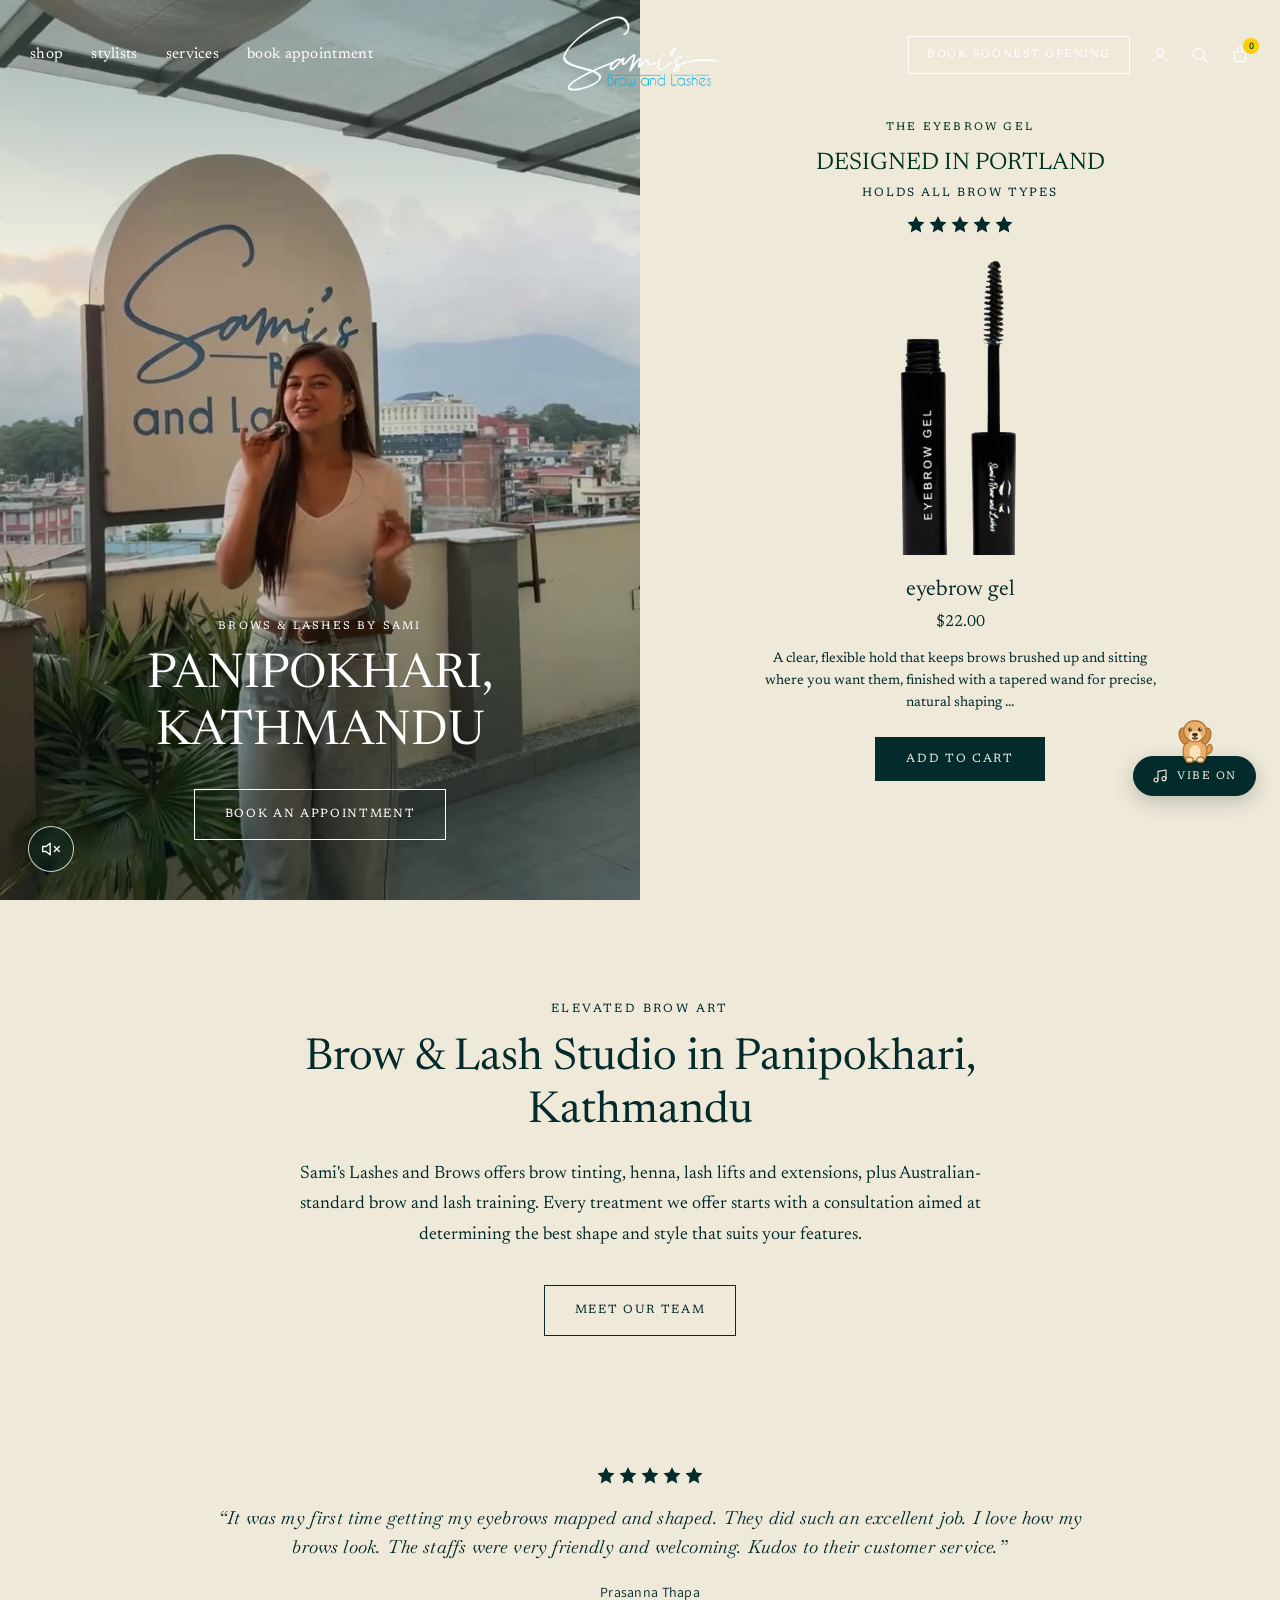
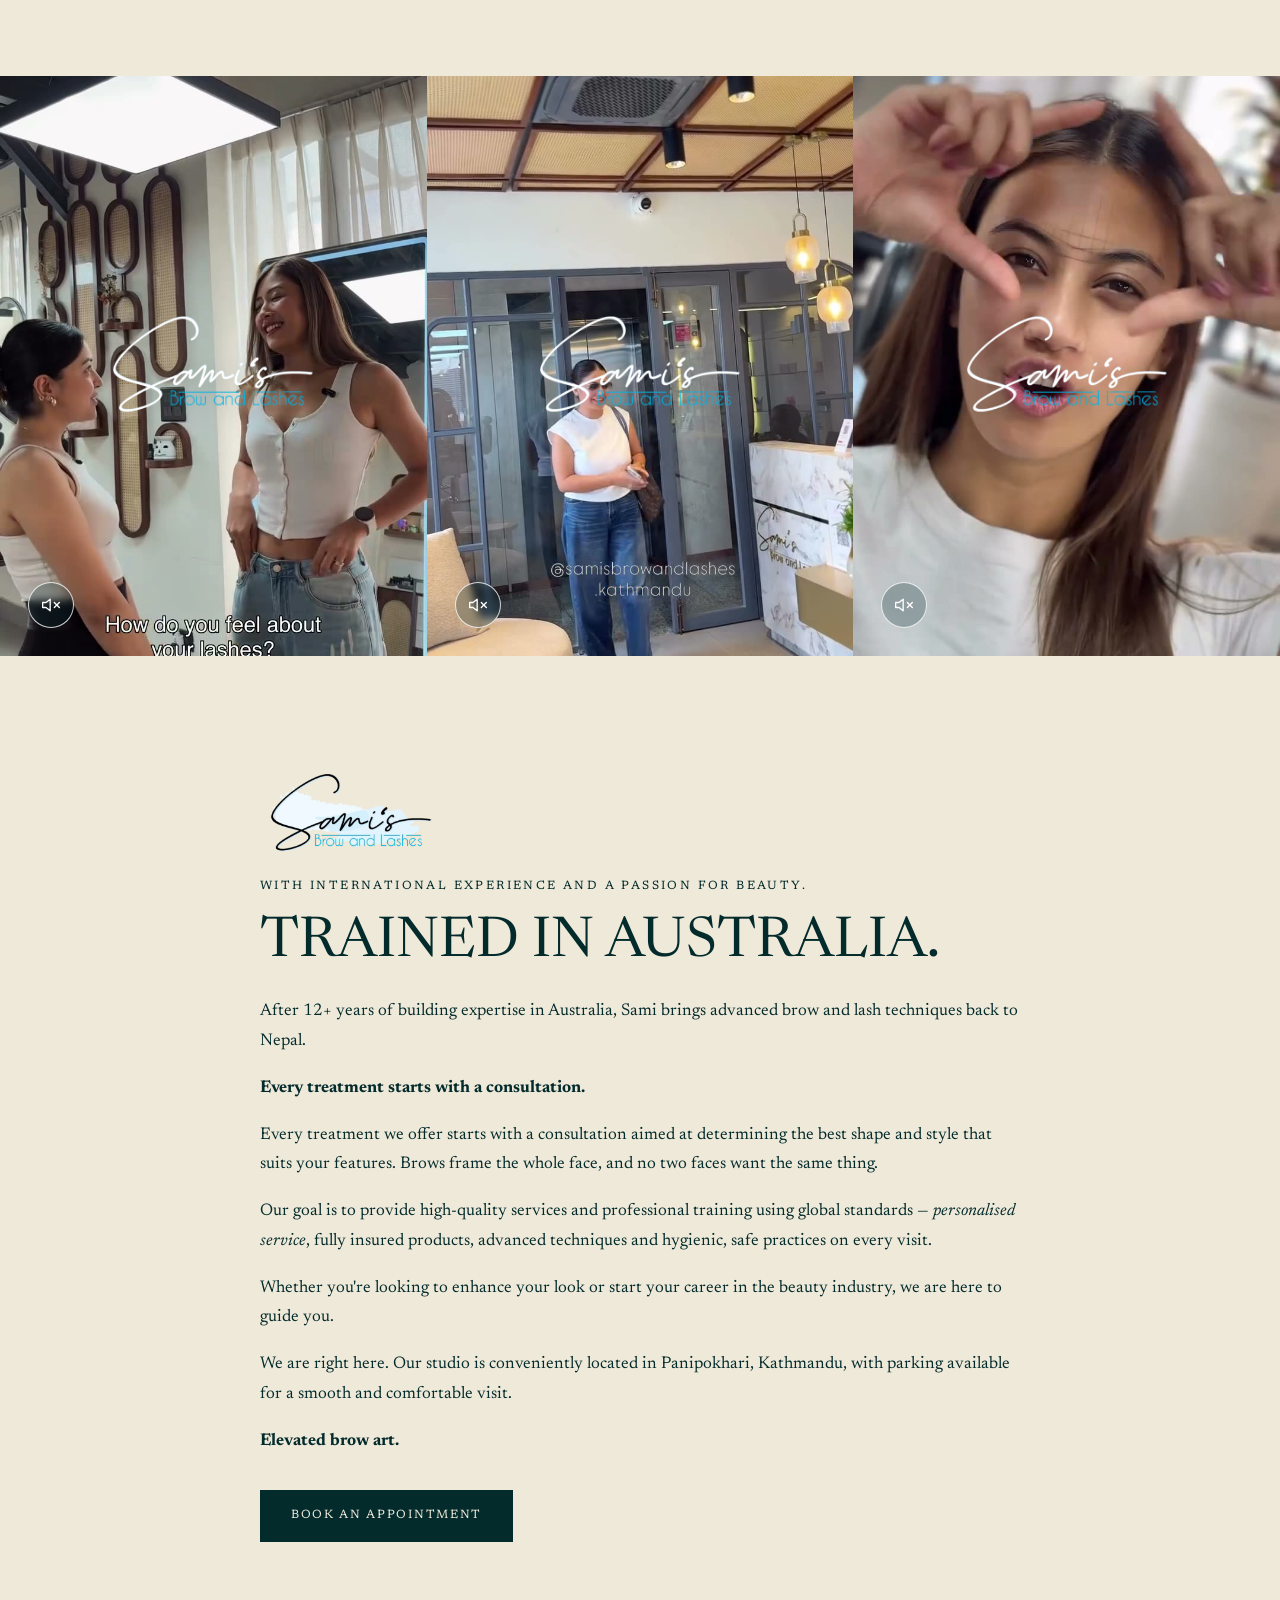
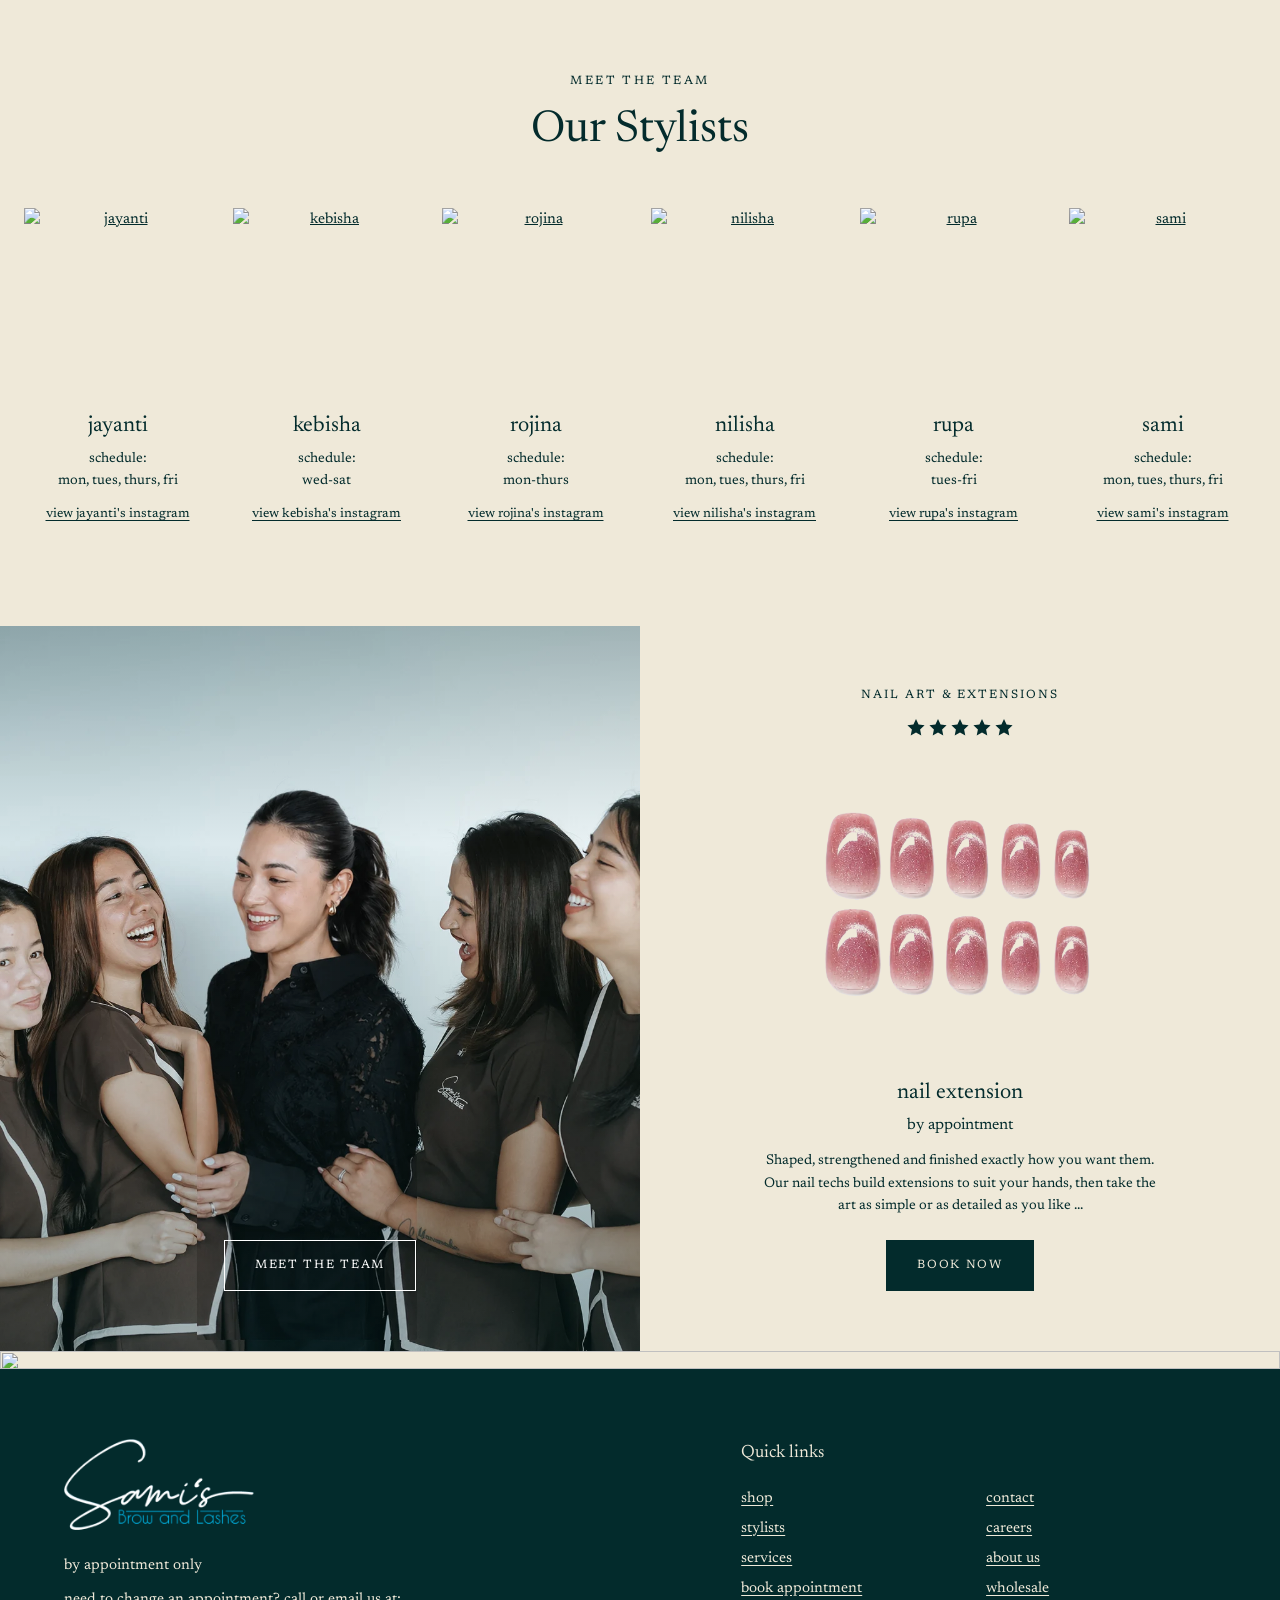
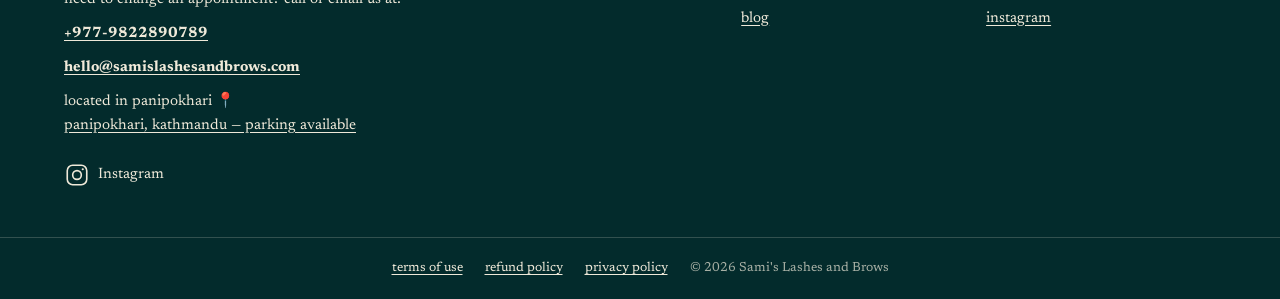
==== index.html @ 57ddc819 "Sami's Brow and Lashes demo site Point all booking and services CTAs to https://dev-app.zennly.io/sb" ====
<!DOCTYPE html>
<html lang="en">
<head>
<meta charset="utf-8">
<meta name="viewport" content="width=device-width, initial-scale=1">
<title>Sami's Lashes and Brows | Brow &amp; Lash Studio in Kathmandu</title>
<meta name="description" content="Sami's Lashes and Brows offers brow tinting, henna, lash lifts and extensions plus Australian-standard brow and lash training in Panipokhari, Kathmandu.">
<meta property="og:title" content="Sami's Lashes and Brows | Brow &amp; Lash Studio">
<meta property="og:description" content="Australian-trained brow and lash artistry, plus beginner-friendly certified courses in Kathmandu.">
<meta property="og:type" content="website">
<link rel="icon" href="assets/samis-favicon.svg">
<link rel="preconnect" href="https://fonts.googleapis.com">
<link rel="preconnect" href="https://fonts.gstatic.com" crossorigin>
<link href="https://fonts.googleapis.com/css2?family=Assistant:wght@300;400;600&family=Baskervville:ital@0;1&family=Newsreader:ital,wght@0,400;0,500;1,400&display=swap" rel="stylesheet">
<link rel="stylesheet" href="style.css">
</head>
<body>

<!-- ============ HEADER ============ -->
<header class="site-header" id="siteHeader">
  <div class="site-header__inner">
    <button class="menu-btn" id="menuBtn" aria-label="Menu" aria-controls="drawer" aria-expanded="false">
      <span class="menu-btn__bars"><i></i><i></i><i></i></span>
      <span class="menu-btn__text">Menu</span>
    </button>

    <a href="#" class="logo" aria-label="Sami's Lashes and Brows">
      <img class="logo__main" src="assets/samis-lashes-brows-logo-white.webp" alt="Sami's Lashes and Brows">
      <img class="logo__alt" src="assets/samis-lashes-brows-logo-nav.webp" alt="" aria-hidden="true">
    </a>

    <nav class="nav" aria-label="Primary">
      <a href="#shop">shop</a>
      <div class="nav__drop">
        <a href="#stylists" class="nav__has-children">stylists</a>
        <div class="nav__menu">
          <a href="#stylists">view all</a>
          <a href="https://dev-app.zennly.io/sbal/" target="_blank" rel="noopener">book with jayanti</a>
          <a href="https://dev-app.zennly.io/sbal/" target="_blank" rel="noopener">book with kebisha</a>
          <a href="https://dev-app.zennly.io/sbal/" target="_blank" rel="noopener">book with rojina</a>
          <a href="https://dev-app.zennly.io/sbal/" target="_blank" rel="noopener">book with nilisha</a>
          <a href="https://dev-app.zennly.io/sbal/" target="_blank" rel="noopener">book with rupa</a>
          <a href="https://dev-app.zennly.io/sbal/" target="_blank" rel="noopener">book with sami</a>
        </div>
      </div>
      <a href="https://dev-app.zennly.io/sbal/" target="_blank" rel="noopener">services</a>
      <a href="https://dev-app.zennly.io/sbal/" target="_blank" rel="noopener">book appointment</a>
    </nav>

    <div class="tools">
      <a href="https://dev-app.zennly.io/sbal/" target="_blank" rel="noopener" class="soonest">BOOK SOONEST OPENING</a>
      <a href="#" class="icon-link" aria-label="Account">
        <svg viewBox="0 0 24 24" width="20" height="20" fill="none" stroke="currentColor" stroke-width="1.4"><circle cx="12" cy="8" r="4"/><path d="M4 21c0-4.4 3.6-7 8-7s8 2.6 8 7"/></svg>
      </a>
      <a href="#" class="icon-link" aria-label="Search">
        <svg viewBox="0 0 24 24" width="20" height="20" fill="none" stroke="currentColor" stroke-width="1.4"><circle cx="10.5" cy="10.5" r="6.5"/><path d="M15.5 15.5L21 21"/></svg>
      </a>
      <a href="#" class="icon-link cart-link" aria-label="Basket">
        <svg viewBox="0 0 24 24" width="20" height="20" fill="none" stroke="currentColor" stroke-width="1.4"><path d="M5 8h14l-1 12H6L5 8z"/><path d="M9 8V6a3 3 0 016 0v2"/></svg>
        <span class="cart-count" id="cartCount">0</span>
      </a>
    </div>
  </div>
</header>

<!-- ============ MOBILE DRAWER ============ -->
<div class="drawer-overlay" id="drawerOverlay"></div>
<aside class="drawer" id="drawer" aria-hidden="true">
  <button class="drawer__close" id="drawerClose" aria-label="Close navigation">&times;</button>
  <a href="#shop">shop</a>
  <a href="#stylists">stylists</a>
  <div class="drawer__sub">
    <a href="#stylists">view all</a>
    <a href="https://dev-app.zennly.io/sbal/" target="_blank" rel="noopener">book with jayanti</a>
    <a href="https://dev-app.zennly.io/sbal/" target="_blank" rel="noopener">book with kebisha</a>
    <a href="https://dev-app.zennly.io/sbal/" target="_blank" rel="noopener">book with rojina</a>
    <a href="https://dev-app.zennly.io/sbal/" target="_blank" rel="noopener">book with nilisha</a>
    <a href="https://dev-app.zennly.io/sbal/" target="_blank" rel="noopener">book with rupa</a>
    <a href="https://dev-app.zennly.io/sbal/" target="_blank" rel="noopener">book with sami</a>
  </div>
  <a href="https://dev-app.zennly.io/sbal/" target="_blank" rel="noopener">services</a>
  <a href="https://dev-app.zennly.io/sbal/" target="_blank" rel="noopener">book appointment</a>
  <a href="https://dev-app.zennly.io/sbal/" target="_blank" rel="noopener" class="btn btn--solid">BOOK SOONEST OPENING</a>
  <div class="drawer__resched">
    <strong>Need To Reschedule?</strong>
    <p>give the studio a call and we'll find you another time. we're in panipokhari, kathmandu, with parking available.</p>
    <a href="tel:+9779822890789">+977-9822890789</a>
    <a href="mailto:hello@samislashesandbrows.com">hello@samislashesandbrows.com</a>
  </div>
</aside>

<main>

<!-- ============ EDITORIAL 1: HERO + SKYLINE ============ -->
<section class="editorial" id="shop">
  <div class="editorial__img">
    <video class="js-video" id="heroVideo" autoplay muted loop playsinline preload="metadata" poster="assets/samis-hero-poster.jpg" aria-label="Sami outside the studio in Kathmandu">
      <source src="assets/samis-hero-video.mp4" type="video/mp4">
    </video>
    <button class="sound-btn js-sound" id="soundBtn" type="button" aria-pressed="false" aria-label="Unmute video">
      <svg class="sound-btn__muted" viewBox="0 0 24 24" width="20" height="20" fill="none" stroke="currentColor" stroke-width="1.6" stroke-linecap="round" stroke-linejoin="round"><path d="M11 5L6 9H2v6h4l5 4V5z"/><path d="M22 9l-6 6"/><path d="M16 9l6 6"/></svg>
      <svg class="sound-btn__on" viewBox="0 0 24 24" width="20" height="20" fill="none" stroke="currentColor" stroke-width="1.6" stroke-linecap="round" stroke-linejoin="round"><path d="M11 5L6 9H2v6h4l5 4V5z"/><path d="M15.5 8.5a5 5 0 010 7"/><path d="M18.5 5.5a9 9 0 010 13"/></svg>
    </button>
    <div class="editorial__img-content">
      <div class="overline overline--light">BROWS &amp; LASHES BY SAMI</div>
      <h2 class="editorial__headline editorial__headline--light">PANIPOKHARI, KATHMANDU</h2>
      <a href="https://dev-app.zennly.io/sbal/" target="_blank" rel="noopener" class="btn btn--light">BOOK AN APPOINTMENT</a>
    </div>
  </div>
  <div class="editorial__product">
    <div class="product">
      <div class="overline">THE EYEBROW GEL</div>
      <h3 class="product__headline">DESIGNED IN PORTLAND</h3>
      <p class="product__sub">HOLDS ALL BROW TYPES</p>
      <div class="stars" aria-label="5 stars"></div>
      <img class="product__img" src="assets/samis-eyebrow-gel.png" alt="Sami's Brow and Lashes eyebrow gel with shaping wand">
      <h4 class="product__title">eyebrow gel</h4>
      <div class="product__price">$22.00</div>
      <p class="product__desc">A clear, flexible hold that keeps brows brushed up and sitting where you want them, finished with a tapered wand for precise, natural shaping ...</p>
      <button class="btn btn--solid add-to-cart" type="button">Add to cart</button>
    </div>
  </div>
</section>

<!-- ============ INTRO TEXT ============ -->
<section class="intro">
  <div class="intro__inner">
    <div class="subheader">ELEVATED BROW ART</div>
    <h1 class="feature-header">Brow &amp; Lash Studio in Panipokhari, Kathmandu</h1>
    <p>Sami's Lashes and Brows offers brow tinting, henna, lash lifts and extensions, plus Australian-standard brow and lash training. Every treatment we offer starts with a consultation aimed at determining the best shape and style that suits your features.</p>
    <a href="#stylists" class="btn btn--outline">MEET OUR TEAM</a>
  </div>
</section>

<!-- ============ TESTIMONIALS ============ -->
<section class="testimonials" aria-label="Reviews">
  <div class="carousel">
    <div class="track" id="track"></div>
  </div>
</section>

<!-- ============ GALLERY ============ -->
<section class="gallery" id="services">
  <div class="gallery__row">
    <div class="gallery__item">
      <video class="js-video" autoplay muted loop playsinline preload="metadata" poster="assets/samis-gallery-1.jpg" aria-label="Inside Sami's studio">
        <source src="assets/samis-gallery-1.mp4" type="video/mp4">
      </video>
      <button class="sound-btn js-sound" type="button" aria-pressed="false" aria-label="Unmute video">
        <svg class="sound-btn__muted" viewBox="0 0 24 24" width="20" height="20" fill="none" stroke="currentColor" stroke-width="1.6" stroke-linecap="round" stroke-linejoin="round"><path d="M11 5L6 9H2v6h4l5 4V5z"/><path d="M22 9l-6 6"/><path d="M16 9l6 6"/></svg>
        <svg class="sound-btn__on" viewBox="0 0 24 24" width="20" height="20" fill="none" stroke="currentColor" stroke-width="1.6" stroke-linecap="round" stroke-linejoin="round"><path d="M11 5L6 9H2v6h4l5 4V5z"/><path d="M15.5 8.5a5 5 0 010 7"/><path d="M18.5 5.5a9 9 0 010 13"/></svg>
      </button>
      <img class="gallery__logo" src="assets/samis-lashes-brows-logo-nav.webp" alt="" aria-hidden="true">
    </div>
    <div class="gallery__item">
      <video class="js-video" autoplay muted loop playsinline preload="metadata" poster="assets/samis-gallery-2.jpg" aria-label="Brow and lash work at Sami's">
        <source src="assets/samis-gallery-2.mp4" type="video/mp4">
      </video>
      <button class="sound-btn js-sound" type="button" aria-pressed="false" aria-label="Unmute video">
        <svg class="sound-btn__muted" viewBox="0 0 24 24" width="20" height="20" fill="none" stroke="currentColor" stroke-width="1.6" stroke-linecap="round" stroke-linejoin="round"><path d="M11 5L6 9H2v6h4l5 4V5z"/><path d="M22 9l-6 6"/><path d="M16 9l6 6"/></svg>
        <svg class="sound-btn__on" viewBox="0 0 24 24" width="20" height="20" fill="none" stroke="currentColor" stroke-width="1.6" stroke-linecap="round" stroke-linejoin="round"><path d="M11 5L6 9H2v6h4l5 4V5z"/><path d="M15.5 8.5a5 5 0 010 7"/><path d="M18.5 5.5a9 9 0 010 13"/></svg>
      </button>
      <img class="gallery__logo" src="assets/samis-lashes-brows-logo-nav.webp" alt="" aria-hidden="true">
    </div>
    <div class="gallery__item">
      <video class="js-video" autoplay muted loop playsinline preload="metadata" poster="assets/samis-gallery-3.jpg" aria-label="Sami's Brow and Lashes in Kathmandu">
        <source src="assets/samis-gallery-3.mp4" type="video/mp4">
      </video>
      <button class="sound-btn js-sound" type="button" aria-pressed="false" aria-label="Unmute video">
        <svg class="sound-btn__muted" viewBox="0 0 24 24" width="20" height="20" fill="none" stroke="currentColor" stroke-width="1.6" stroke-linecap="round" stroke-linejoin="round"><path d="M11 5L6 9H2v6h4l5 4V5z"/><path d="M22 9l-6 6"/><path d="M16 9l6 6"/></svg>
        <svg class="sound-btn__on" viewBox="0 0 24 24" width="20" height="20" fill="none" stroke="currentColor" stroke-width="1.6" stroke-linecap="round" stroke-linejoin="round"><path d="M11 5L6 9H2v6h4l5 4V5z"/><path d="M15.5 8.5a5 5 0 010 7"/><path d="M18.5 5.5a9 9 0 010 13"/></svg>
      </button>
      <img class="gallery__logo" src="assets/samis-lashes-brows-logo-nav.webp" alt="" aria-hidden="true">
    </div>
  </div>
</section>

<!-- ============ NOT QUITE RIGHT ============ -->
<section class="feedback" id="book">
  <div class="feedback__inner">
    <img class="feedback__icon" src="assets/samis-lashes-brows-logo-white.webp" alt="">
    <div class="subheader">With international experience and a passion for beauty.</div>
    <h2 class="feature-header feature-header--large">TRAINED IN AUSTRALIA.</h2>
    <div class="rte">
      <p>After 12+ years of building expertise in Australia, Sami brings advanced brow and lash techniques back to Nepal.</p>
      <p><strong>Every treatment starts with a consultation.</strong></p>
      <p>Every treatment we offer starts with a consultation aimed at determining the best shape and style that suits your features. Brows frame the whole face, and no two faces want the same thing.</p>
      <p>Our goal is to provide high-quality services and professional training using global standards — <em>personalised service</em>, fully insured products, advanced techniques and hygienic, safe practices on every visit.</p>
      <p>Whether you're looking to enhance your look or start your career in the beauty industry, we are here to guide you.</p>
      <p>We are right here. Our studio is conveniently located in Panipokhari, Kathmandu, with parking available for a smooth and comfortable visit.</p>
      <p><strong>Elevated brow art.</strong></p>
    </div>
    <a href="https://dev-app.zennly.io/sbal/" target="_blank" rel="noopener" class="btn btn--solid">BOOK AN APPOINTMENT</a>
  </div>
</section>

<!-- ============ STYLISTS ============ -->
<section class="stylists" id="stylists">
  <div class="stylists__head">
    <div class="subheader">MEET THE TEAM</div>
    <h2 class="feature-header feature-header--plain">Our Stylists</h2>
  </div>
  <div class="stylists__grid">
    <article class="stylist">
      <a href="#book" aria-label="jayanti"><img src="https://yello.salon/cdn/shop/files/kaylee_7b81c816-81a2-48a4-8c0e-1765aba63f1c_1024x1024.gif" alt="jayanti"></a>
      <h3>jayanti</h3>
      <p>schedule:<br>mon, tues, thurs, fri</p>
      <a href="https://www.instagram.com/samisbrowandlashes.kathmandu/" target="_blank" rel="noopener">view jayanti's instagram</a>
    </article>
    <article class="stylist">
      <a href="#book" aria-label="kebisha"><img src="https://yello.salon/cdn/shop/files/devon_86845612-800c-4fed-a059-08a786e39bd6_1024x1024.gif" alt="kebisha"></a>
      <h3>kebisha</h3>
      <p>schedule:<br>wed-sat</p>
      <a href="https://www.instagram.com/samisbrowandlashes.kathmandu/" target="_blank" rel="noopener">view kebisha's instagram</a>
    </article>
    <article class="stylist">
      <a href="#book" aria-label="rojina"><img src="https://yello.salon/cdn/shop/files/natalie_70365ebc-5584-4c6e-b8f2-4013141ed1f9_1024x1024.gif" alt="rojina"></a>
      <h3>rojina</h3>
      <p>schedule:<br>mon-thurs</p>
      <a href="https://www.instagram.com/samisbrowandlashes.kathmandu/" target="_blank" rel="noopener">view rojina's instagram</a>
    </article>
    <article class="stylist">
      <a href="#book" aria-label="nilisha"><img src="https://yello.salon/cdn/shop/files/vanessa_9da2cb59-c45c-40aa-93a1-08eabe72f2c5_1024x1024.gif" alt="nilisha"></a>
      <h3>nilisha</h3>
      <p>schedule:<br>mon, tues, thurs, fri</p>
      <a href="https://www.instagram.com/samisbrowandlashes.kathmandu/" target="_blank" rel="noopener">view nilisha's instagram</a>
    </article>
    <article class="stylist">
      <a href="#book" aria-label="rupa"><img src="https://yello.salon/cdn/shop/files/Christa_1024x1024.gif" alt="rupa"></a>
      <h3>rupa</h3>
      <p>schedule:<br>tues-fri</p>
      <a href="https://www.instagram.com/samisbrowandlashes.kathmandu/" target="_blank" rel="noopener">view rupa's instagram</a>
    </article>
    <article class="stylist">
      <a href="#book" aria-label="sami"><img src="https://yello.salon/cdn/shop/files/maya-new_1024x1024.gif" alt="sami"></a>
      <h3>sami</h3>
      <p>schedule:<br>mon, tues, thurs, fri</p>
      <a href="https://www.instagram.com/samisbrowandlashes.kathmandu/" target="_blank" rel="noopener">view sami's instagram</a>
    </article>
  </div>
</section>

<!-- ============ EDITORIAL 2: FOREST PARK HAT ============ -->
<section class="editorial editorial--dark">
  <div class="editorial__img">
    <img src="assets/samis-team-photo.png" alt="The Sami's Brow and Lashes team in the studio">
    <div class="editorial__img-content">
      <a href="#stylists" class="btn btn--light">MEET THE TEAM</a>
    </div>
  </div>
  <div class="editorial__product">
    <div class="product">
      <p class="product__sub">NAIL ART &amp; EXTENSIONS</p>
      <div class="stars" aria-label="5 stars"></div>
      <img class="product__img" src="assets/samis-nail-art.png" alt="A set of pink glitter gradient press-on nails">
      <h4 class="product__title">nail extension</h4>
      <div class="product__price">by appointment</div>
      <p class="product__desc">Shaped, strengthened and finished exactly how you want them. Our nail techs build extensions to suit your hands, then take the art as simple or as detailed as you like ...</p>
      <a href="https://dev-app.zennly.io/sbal/" target="_blank" rel="noopener" class="btn btn--solid">Book now</a>
    </div>
  </div>
</section>

<!-- ============ STRIPE ============ -->
<div class="stripe"><img src="https://yello.salon/cdn/shop/files/tall-border-detail-yello-salon-portland-umbrella-stripe.png?width=2000" alt=""></div>

</main>

<!-- ============ FOOTER ============ -->
<footer class="footer">
  <div class="footer__inner">
    <div class="footer__col footer__info">
      <img src="assets/samis-lashes-brows-logo-nav.webp" alt="Sami's Lashes and Brows" width="190">
      <p>by appointment only</p>
      <p>need to change an appointment? call or email us at:</p>
      <p><a href="tel:+9779822890789"><strong>+977-9822890789</strong></a></p>
      <p><a href="mailto:hello@samislashesandbrows.com"><strong>hello@samislashesandbrows.com</strong></a></p>
      <p>located in panipokhari 📍<br><a href="https://maps.google.com/?q=Sami's+Brow+and+Lashes+Panipokhari+Kathmandu" target="_blank" rel="noopener">panipokhari, kathmandu — parking available</a></p>
      <a class="footer__ig" href="https://www.instagram.com/samisbrowandlashes.kathmandu/" target="_blank" rel="noopener" aria-label="Instagram">
        <svg viewBox="0 0 24 24" width="26" height="26" fill="none" stroke="currentColor" stroke-width="1.5"><rect x="3" y="3" width="18" height="18" rx="5"/><circle cx="12" cy="12" r="4"/><circle cx="17.3" cy="6.7" r="1" fill="currentColor" stroke="none"/></svg>
        <span>Instagram</span>
      </a>
    </div>
    <div class="footer__col footer__links">
      <h5>Quick links</h5>
      <ul>
        <li><a href="#shop">shop</a></li>
        <li><a href="#stylists">stylists</a></li>
        <li><a href="https://dev-app.zennly.io/sbal/" target="_blank" rel="noopener">services</a></li>
        <li><a href="https://dev-app.zennly.io/sbal/" target="_blank" rel="noopener">book appointment</a></li>
        <li><a href="#">blog</a></li>
        <li><a href="#">contact</a></li>
        <li><a href="#">careers</a></li>
        <li><a href="#">about us</a></li>
        <li><a href="#">wholesale</a></li>
        <li><a href="https://www.instagram.com/samisbrowandlashes.kathmandu/" target="_blank" rel="noopener">instagram</a></li>
      </ul>
    </div>
  </div>
  <div class="footer__legal">
    <a href="#">terms of use</a><a href="#">refund policy</a><a href="#">privacy policy</a>
    <span>&copy; 2026 Sami's Lashes and Brows</span>
  </div>
</footer>

<audio id="bgMusic" loop preload="auto">
  <source src="assets/vibe.mp3" type="audio/mpeg">
</audio>
<button class="vibe-btn" id="vibeBtn" type="button" aria-pressed="true" aria-label="Turn the vibe off">
  <svg class="pet" viewBox="0 0 64 60" width="56" height="53" aria-hidden="true">
    <g class="pet__zzz" fill="none" stroke="#6B4A2A" stroke-width="1.8" stroke-linecap="round" stroke-linejoin="round">
      <path d="M48 17h4.4l-4.4 5.2h4.4"/>
      <path d="M55.6 9.5h3.3l-3.3 3.9h3.3"/>
    </g>
    <g class="pet__all">
      <g class="pet__tail">
        <path d="M41.5 47.5c7.4.6 11.8-4.8 9.6-10.2-.8-2-3.4-2.2-4.4.1-1.3 3.2-3 5.9-5.6 7.3z" fill="#E0A157" stroke="#B77B38" stroke-width="1.6" stroke-linejoin="round"/>
      </g>
      <g class="pet__body">
        <path d="M32 27c-8.4 0-13.4 8.2-13.4 16.6 0 5.4 2.2 9.2 4.6 10.4h17.6c2.4-1.2 4.6-5 4.6-10.4C45.4 35.2 40.4 27 32 27z" fill="#E8B06A" stroke="#B77B38" stroke-width="1.6" stroke-linejoin="round"/>
        <ellipse cx="32" cy="45" rx="6.4" ry="8.6" fill="#F7E2BC"/>
        <ellipse cx="25.8" cy="53" rx="4.2" ry="2.9" fill="#F7E2BC" stroke="#B77B38" stroke-width="1.5"/>
        <ellipse cx="38.2" cy="53" rx="4.2" ry="2.9" fill="#F7E2BC" stroke="#B77B38" stroke-width="1.5"/>
      </g>
      <g class="pet__head">
        <g class="pet__ear pet__ear--l">
          <ellipse cx="19.4" cy="26" rx="5.2" ry="9.4" transform="rotate(-14 19.4 26)" fill="#CE8F45" stroke="#A96F31" stroke-width="1.5"/>
        </g>
        <g class="pet__ear pet__ear--r">
          <ellipse cx="44.6" cy="26" rx="5.2" ry="9.4" transform="rotate(14 44.6 26)" fill="#CE8F45" stroke="#A96F31" stroke-width="1.5"/>
        </g>
        <ellipse cx="32" cy="20.5" rx="13" ry="12" fill="#E8B06A" stroke="#B77B38" stroke-width="1.6"/>
        <ellipse cx="32" cy="26.5" rx="7.4" ry="5.8" fill="#F7E2BC"/>
        <g class="pet__eyes-open">
          <ellipse cx="26.4" cy="18.6" rx="2.1" ry="2.3" fill="#4A3220"/>
          <ellipse cx="37.6" cy="18.6" rx="2.1" ry="2.3" fill="#4A3220"/>
          <circle cx="27.2" cy="17.8" r=".8" fill="#fff"/>
          <circle cx="38.4" cy="17.8" r=".8" fill="#fff"/>
        </g>
        <g class="pet__eyes-shut" fill="none" stroke="#4A3220" stroke-width="1.7" stroke-linecap="round">
          <path d="M24.6 18.4c1.2 1.4 2.5 1.4 3.6 0"/>
          <path d="M35.8 18.4c1.2 1.4 2.5 1.4 3.6 0"/>
        </g>
        <path d="M32 22.2c2.1 0 3.4 1 3.4 2.1 0 1.3-1.7 2.6-3.4 2.6s-3.4-1.3-3.4-2.6c0-1.1 1.3-2.1 3.4-2.1z" fill="#4A3220"/>
        <path class="pet__tongue" d="M29.8 28.6h4.4c0 2.4-1 3.8-2.2 3.8s-2.2-1.4-2.2-3.8z" fill="#EE8398"/>
        <g fill="none" stroke="#4A3220" stroke-width="1.5" stroke-linecap="round">
          <path d="M32 26.9v1.5"/>
          <path d="M32 28.4c-1 1-2.2.8-2.8-.2"/>
          <path d="M32 28.4c1 1 2.2.8 2.8-.2"/>
        </g>
      </g>
    </g>
  </svg>
  <svg class="vibe-btn__on" viewBox="0 0 24 24" width="16" height="16" fill="none" stroke="currentColor" stroke-width="1.7" stroke-linecap="round" stroke-linejoin="round" aria-hidden="true"><path d="M9 18V5l12-2v13"/><circle cx="6" cy="18" r="3"/><circle cx="18" cy="16" r="3"/></svg>
  <svg class="vibe-btn__off" viewBox="0 0 24 24" width="16" height="16" fill="none" stroke="currentColor" stroke-width="1.7" stroke-linecap="round" stroke-linejoin="round" aria-hidden="true"><path d="M9 18V5l12-2v13"/><circle cx="6" cy="18" r="3"/><circle cx="18" cy="16" r="3"/><path d="M3 3l18 18"/></svg>
  <span class="vibe-btn__label">Vibe on</span>
</button>

<script src="script.js"></script>
<script src="https://zunkiree-search-v1.vercel.app/zunkiree-widget.iife.js"
        data-site-id="sbal"
        data-api-url="https://staging-api.zunkireelabs.com"
        data-mode="agent"></script>
</body>
</html>
---- style.css ----
:root{
  --cream:#efe9d9;
  --teal:#032b2c;
  --green:#00341e;
  --yellow:#fbcd0a;
  --serif:'Newsreader','New York','Iowan Old Style',Baskerville,Georgia,serif;
  --body:'Assistant',sans-serif;
  --italic:'Baskervville',serif;
}
*{box-sizing:border-box}
html{scroll-behavior:smooth}
body{margin:0;background:var(--cream);color:var(--teal);font-family:var(--serif);font-size:15px;line-height:1.6;-webkit-font-smoothing:antialiased}
img,video{max-width:100%;display:block}
a{color:inherit}
h1,h2,h3,h4,h5{font-weight:400;margin:0}
p{margin:0 0 1em}

/* ---------- buttons ---------- */
.btn{display:inline-block;font-family:var(--serif);font-size:12px;letter-spacing:.14em;text-transform:uppercase;text-decoration:none;padding:15px 30px;border:1px solid var(--teal);cursor:pointer;transition:background .25s,color .25s,border-color .25s;background:none;color:var(--teal)}
.btn--solid{background:var(--teal);color:var(--cream)}
.btn--solid:hover{background:transparent;color:var(--teal)}
.btn--outline:hover{background:var(--teal);color:var(--cream)}
.btn--light{border-color:#fff;color:#fff}
.btn--light:hover{background:#fff;color:var(--teal)}

/* ---------- header ---------- */
.site-header{position:fixed;top:0;left:0;right:0;z-index:50;color:#fff;transition:background .3s,color .3s,box-shadow .3s}
.site-header__inner{max-width:1600px;margin:0 auto;padding:16px 30px;display:grid;grid-template-columns:1fr auto 1fr;align-items:center;gap:20px}
.site-header.scrolled{background:var(--cream);color:var(--teal);box-shadow:0 1px 0 rgba(3,43,44,.1)}
.logo{grid-column:2;grid-row:1;justify-self:center;display:block;width:155px;position:relative}
.logo img{width:100%;height:auto}
.logo__alt{display:block}
.logo__main{display:none}
.site-header.scrolled .logo__alt{display:none}
.site-header.scrolled .logo__main{display:block}
.nav{grid-column:1;grid-row:1;display:flex;gap:28px;align-items:center}
.nav a,.soonest{font-family:var(--serif);font-size:15px;text-decoration:none;letter-spacing:.02em}
.nav a:hover{text-decoration:underline;text-underline-offset:5px}
.nav__drop{position:relative;padding:12px 0}
.nav__menu{position:absolute;top:100%;left:-16px;min-width:210px;background:var(--cream);color:var(--teal);padding:14px 0;display:none;box-shadow:0 12px 30px rgba(3,43,44,.15)}
.nav__menu a{display:block;padding:7px 22px}
.nav__drop:hover .nav__menu{display:block}
.tools{grid-column:3;grid-row:1;display:flex;gap:20px;align-items:center;justify-content:flex-end}
.soonest{border:1px solid currentColor;padding:9px 18px;font-size:11px;letter-spacing:.14em;transition:background .25s,color .25s}
.soonest:hover{background:#fff;color:var(--teal)}
.site-header.scrolled .soonest:hover{background:var(--teal);color:var(--cream)}
.icon-link{display:flex;position:relative}
.cart-count{position:absolute;top:-7px;right:-9px;background:var(--yellow);color:var(--teal);font-size:10px;line-height:1;border-radius:10px;min-width:16px;height:16px;display:flex;align-items:center;justify-content:center;font-family:var(--body);font-weight:600}
.menu-btn{display:none;background:none;border:0;color:inherit;align-items:center;gap:10px;cursor:pointer;font-family:var(--serif);font-size:15px;padding:0;grid-column:1;grid-row:1;justify-self:start}
.menu-btn__bars{display:flex;flex-direction:column;gap:5px}
.menu-btn__bars i{display:block;width:22px;height:1.5px;background:currentColor}

/* ---------- drawer ---------- */
.drawer-overlay{position:fixed;inset:0;background:rgba(3,43,44,.5);opacity:0;pointer-events:none;transition:opacity .3s;z-index:90}
.drawer{position:fixed;top:0;left:0;bottom:0;width:min(380px,88vw);background:var(--cream);z-index:100;padding:70px 32px 32px;transform:translateX(-100%);transition:transform .35s ease;overflow-y:auto;display:flex;flex-direction:column;gap:6px}
.drawer a:not(.btn){font-size:20px;text-decoration:none;padding:6px 0}
.drawer__sub{padding-left:16px;display:flex;flex-direction:column;border-left:1px solid rgba(3,43,44,.2);margin-bottom:6px}
.drawer__sub a{font-size:16px!important}
.drawer .btn{margin-top:14px;text-align:center}
.drawer__close{position:absolute;top:16px;right:22px;background:none;border:0;font-size:36px;line-height:1;color:var(--teal);cursor:pointer}
.drawer__resched{margin-top:28px;font-size:14px}
.drawer__resched p{margin:6px 0}
body.drawer-open .drawer{transform:none}
body.drawer-open .drawer-overlay{opacity:1;pointer-events:auto}
body.drawer-open{overflow:hidden}

/* ---------- editorial split ---------- */
.editorial{display:grid;grid-template-columns:1fr 1fr;min-height:600px;background:var(--cream)}
.editorial:first-of-type{min-height:100vh}
.editorial__img{position:relative;overflow:hidden;display:flex;align-items:flex-end;justify-content:center;min-height:600px}
.editorial__img>img,.editorial__img>video{position:absolute;inset:0;width:100%;height:100%;object-fit:cover}
.editorial__img::after{content:"";position:absolute;inset:0;background:linear-gradient(180deg,rgba(3,43,44,.28) 0%,rgba(3,43,44,0) 30%,rgba(3,43,44,.28) 100%)}
.editorial__img-content{position:relative;z-index:2;padding:60px;text-align:center;max-width:520px}
.sound-btn{position:absolute;left:28px;bottom:28px;z-index:3;width:46px;height:46px;border-radius:50%;border:1px solid rgba(255,255,255,.8);background:rgba(3,43,44,.25);-webkit-backdrop-filter:blur(4px);backdrop-filter:blur(4px);color:#fff;display:flex;align-items:center;justify-content:center;cursor:pointer;padding:0;transition:background .25s,color .25s,border-color .25s}
.sound-btn:hover{background:#fff;color:var(--teal);border-color:#fff}
.sound-btn:focus-visible{outline:2px solid #fff;outline-offset:3px}

/* floating "vibe" music toggle — sits above the chat widget, bottom right */
.vibe-btn{position:fixed;right:24px;bottom:104px;z-index:60;display:inline-flex;align-items:center;gap:9px;padding:11px 18px;border-radius:999px;border:1px solid var(--teal);background:var(--teal);color:var(--cream);font-family:var(--serif);font-size:11px;letter-spacing:.14em;text-transform:uppercase;cursor:pointer;box-shadow:0 6px 20px rgba(3,43,44,.22);transition:background .25s,color .25s,opacity .25s}
.vibe-btn:hover{background:var(--cream);color:var(--teal)}
.vibe-btn:focus-visible{outline:2px solid var(--teal);outline-offset:3px}
.vibe-btn__label{line-height:1}
.vibe-btn .vibe-btn__off{display:none}
.vibe-btn[aria-pressed="false"]{background:transparent;color:var(--teal);box-shadow:none}
.vibe-btn[aria-pressed="false"] .vibe-btn__on{display:none}
.vibe-btn[aria-pressed="false"] .vibe-btn__off{display:block}
.vibe-btn[aria-pressed="false"]:hover{background:var(--teal);color:var(--cream)}

/* the pup that sits on top of the pill */
.pet{position:absolute;left:50%;bottom:calc(100% - 9px);transform:translateX(-50%);overflow:visible;pointer-events:none}
.pet__all,.pet__head,.pet__ear,.pet__tail,.pet__zzz{transform-box:fill-box}
.pet__all{transform-origin:50% 100%;animation:pet-bounce 1.05s ease-in-out infinite}
.pet__head{transform-origin:50% 92%;animation:pet-bob 1.05s ease-in-out infinite}
.pet__ear{transform-origin:50% 12%}
.pet__ear--l{animation:pet-ear-l 1.05s ease-in-out infinite}
.pet__ear--r{animation:pet-ear-r 1.05s ease-in-out infinite}
.pet__tail{transform-origin:0% 100%;animation:pet-wag .42s ease-in-out infinite}
.pet__eyes-shut{display:none}
.pet__zzz{opacity:0;transform-origin:0% 100%}
@keyframes pet-bounce{0%,100%{transform:translateY(0)}50%{transform:translateY(-2.5px)}}
@keyframes pet-bob{0%,100%{transform:rotate(-7deg)}50%{transform:rotate(7deg)}}
@keyframes pet-ear-l{0%,100%{transform:rotate(9deg)}50%{transform:rotate(-7deg)}}
@keyframes pet-ear-r{0%,100%{transform:rotate(-9deg)}50%{transform:rotate(7deg)}}
@keyframes pet-wag{0%,100%{transform:rotate(-15deg)}50%{transform:rotate(15deg)}}
@keyframes pet-zzz{0%{opacity:0;transform:translate(0,2px) scale(.8)}30%{opacity:1}100%{opacity:0;transform:translate(3px,-6px) scale(1)}}
/* hover: the pup gets excited */
.vibe-btn:hover .pet__all{animation-duration:.66s}
.vibe-btn:hover .pet__head,.vibe-btn:hover .pet__ear{animation-duration:.66s}
.vibe-btn:hover .pet__tail{animation-duration:.26s}
/* vibe off: the pup dozes off */
.vibe-btn[aria-pressed="false"] .pet__all,
.vibe-btn[aria-pressed="false"] .pet__head,
.vibe-btn[aria-pressed="false"] .pet__ear,
.vibe-btn[aria-pressed="false"] .pet__tail{animation:none}
.vibe-btn[aria-pressed="false"] .pet__head{transform:rotate(9deg) translateY(1.5px)}
.vibe-btn[aria-pressed="false"] .pet__tail{transform:rotate(-16deg)}
.vibe-btn[aria-pressed="false"] .pet__eyes-open{display:none}
.vibe-btn[aria-pressed="false"] .pet__eyes-shut{display:block}
.vibe-btn[aria-pressed="false"] .pet__tongue{display:none}
.vibe-btn[aria-pressed="false"] .pet__zzz{animation:pet-zzz 2.6s ease-out infinite}
@media (prefers-reduced-motion:reduce){
  .pet__all,.pet__head,.pet__ear,.pet__tail,.pet__zzz{animation:none}
}

/* the little listener: head bobs and a note floats while the vibe is on */
.vibe-char{overflow:visible;flex:none}
.vibe-char__head,.vibe-char__note{transform-box:fill-box}
.vibe-char__head{transform-origin:50% 95%;animation:vibe-bob 1.05s ease-in-out infinite}
.vibe-char__note{transform-origin:50% 100%;animation:vibe-note 1.8s ease-out infinite}
@keyframes vibe-bob{
  0%,100%{transform:rotate(-9deg) translateY(0)}
  50%{transform:rotate(9deg) translateY(-.7px)}
}
@keyframes vibe-note{
  0%{opacity:0;transform:translate(0,2px) scale(.7)}
  25%{opacity:1}
  70%{opacity:1;transform:translate(1.5px,-3px) scale(1)}
  100%{opacity:0;transform:translate(3px,-5px) scale(.9)}
}
/* vibe off: the character stops dancing and the note disappears */
.vibe-btn[aria-pressed="false"] .vibe-char__head{animation:none;transform:rotate(0)}
.vibe-btn[aria-pressed="false"] .vibe-char__note{animation:none;opacity:.25}
@media (prefers-reduced-motion:reduce){
  .vibe-char__head,.vibe-char__note{animation:none}
}
@media (max-width:767px){.vibe-btn{right:16px;bottom:92px;padding:9px 14px;font-size:10px}}
.sound-btn .sound-btn__on{display:none}
.sound-btn[aria-pressed="true"] .sound-btn__on{display:block}
.sound-btn[aria-pressed="true"] .sound-btn__muted{display:none}
.overline{font-size:11px;letter-spacing:.2em;text-transform:uppercase;margin-bottom:12px;color:var(--green)}
.overline--light{color:#fff}
.editorial__headline{font-size:48px;line-height:1.2;margin-bottom:26px}
.editorial__headline--light{color:#fff}
.editorial__product{display:flex;align-items:center;justify-content:center;padding:60px}
.product{max-width:400px;text-align:center}
.product__headline{font-size:24px;line-height:1.2;color:var(--green);margin-bottom:6px}
.product__sub{font-size:12px;letter-spacing:.16em;text-transform:uppercase;margin-bottom:12px}
.stars{height:18px;margin:0 auto 22px;width:110px;background:
  url("data:image/svg+xml,%3Csvg xmlns='http://www.w3.org/2000/svg' viewBox='0 0 22 18'%3E%3Cpath fill='%23032b2c' d='M11 1l2.6 5.6 6 .7-4.5 4.1 1.2 6L11 14.4 5.7 17.4l1.2-6L2.4 7.3l6-.7z'/%3E%3C/svg%3E") repeat-x left/22px 18px}
.product__img{width:100%;max-width:300px;margin:0 auto 18px;aspect-ratio:1;object-fit:cover}
.product__title{font-size:22px;margin-bottom:2px}
.product__price{font-size:16px;margin-bottom:12px}
.product__desc{font-size:14px;margin-bottom:22px}
.add-to-cart.added{background:var(--yellow);border-color:var(--yellow);color:var(--teal)}

/* ---------- intro ---------- */
.intro{padding:100px 24px;text-align:center}
.intro__inner{max-width:720px;margin:0 auto}
.subheader{font-size:12px;letter-spacing:.2em;text-transform:uppercase;margin-bottom:14px}
.feature-header{font-size:clamp(28px,4vw,44px);line-height:1.2;margin-bottom:20px}
.feature-header--large{font-size:clamp(32px,5vw,56px)}
.intro p{font-size:18px;line-height:1.7;margin-bottom:34px}

/* ---------- testimonials ---------- */
.testimonials{max-width:1400px;margin:0 auto;padding:30px 10px 70px;overflow:hidden}
.carousel{overflow:hidden}
.track{display:flex;width:fit-content;animation:scroll calc(var(--n,10) * 5s) linear infinite}
.track:hover{animation-play-state:paused}
@keyframes scroll{to{transform:translateX(-50%)}}
.slide{flex:0 0 100vw;max-width:1400px;padding:0 20px}
.slide__content{max-width:900px;margin:0 auto;text-align:center}
.slide .stars{margin-bottom:20px}
.slide blockquote{margin:0 0 20px;font-family:var(--italic);font-style:italic;font-size:18px;line-height:1.6;letter-spacing:.01em}
.slide cite{font-family:var(--body);font-style:normal;font-size:14px;letter-spacing:.02em}

/* ---------- gallery ---------- */
.gallery__row{display:grid;grid-template-columns:repeat(3,1fr)}
.gallery__item{position:relative;height:580px;overflow:hidden}
.gallery__item>img:first-child,.gallery__item video{width:100%;height:100%;object-fit:cover;transition:transform 1.4s cubic-bezier(.13,.88,.62,1)}
.gallery__item:hover>img:first-child,.gallery__item:hover video{transform:scale(1.04)}
.gallery__logo{position:absolute;left:50%;top:50%;width:200px;transform:translate(-50%,-50%);pointer-events:none;filter:drop-shadow(0 2px 12px rgba(0,0,0,.25))}

/* ---------- feedback ---------- */
.feedback{padding:110px 24px;background:var(--cream)}
.feedback__inner{max-width:760px;margin:0 auto}
.feedback__icon{width:180px;margin-bottom:20px}
.rte{font-size:17px;line-height:1.75;margin-bottom:34px}
.rte em{font-style:italic}

/* ---------- stylists ---------- */
.stylists{padding:20px 24px 100px}
.stylists__head{text-align:center;margin-bottom:50px}
.stylists__grid{max-width:1500px;margin:0 auto;display:grid;grid-template-columns:repeat(6,1fr);gap:22px}
.stylist{text-align:center}
.stylist a:not([target]){display:block;overflow:hidden;margin-bottom:14px}
.stylist img{width:100%;aspect-ratio:1;object-fit:cover;transition:transform .8s}
.stylist a:hover img{transform:scale(1.05)}
.stylist h3{font-size:22px}
.stylist p{font-size:14px;margin:4px 0 10px}
.stylist a[target]{font-size:13px;text-underline-offset:3px}

/* ---------- editorial dark ---------- */
.editorial--dark .overline{color:#fff}
.stripe{height:18px;overflow:hidden;line-height:0}
.stripe img{width:100%;height:18px;object-fit:cover}

/* ---------- footer ---------- */
.footer{background:var(--teal);color:var(--cream)}
.footer__inner{max-width:1200px;margin:0 auto;padding:70px 24px 40px;display:grid;grid-template-columns:1.3fr 1fr;gap:60px}
.footer__info img{margin-bottom:20px;border-radius:2px}
.footer__info p{margin-bottom:10px}
.footer__ig{display:inline-flex;gap:8px;align-items:center;margin-top:14px;text-decoration:none}
.footer h5{font-size:18px;margin-bottom:16px}
.footer ul{list-style:none;margin:0;padding:0;columns:2}
.footer li{padding:3px 0}
.footer a{text-underline-offset:3px}
.footer__legal{border-top:1px solid rgba(239,233,217,.2);padding:20px 24px;display:flex;flex-wrap:wrap;gap:22px;justify-content:center;font-size:13px}
.footer__legal span{opacity:.7}

/* ---------- responsive ---------- */
@media (max-width:1100px){
  .nav,.soonest{display:none}
  .menu-btn{display:flex}
  .tools{gap:16px}
  .stylists__grid{grid-template-columns:repeat(4,1fr)}
}
@media (max-width:767px){
  .site-header__inner{padding:12px 18px}
  .logo{width:120px}
  .editorial{grid-template-columns:1fr}
  .editorial__img{min-height:520px}
  .editorial:first-of-type{min-height:0}
  .editorial__headline{font-size:36px}
  .editorial__product,.editorial__img-content{padding:44px 24px}
  .gallery__row{grid-template-columns:1fr}
  .gallery__item{height:520px}
  .stylists__grid{grid-template-columns:repeat(2,1fr);gap:28px 16px}
  .footer__inner{grid-template-columns:1fr;gap:40px}
  .intro,.feedback{padding:70px 22px}
}
@media (prefers-reduced-motion:reduce){.track{animation:none}html{scroll-behavior:auto}}
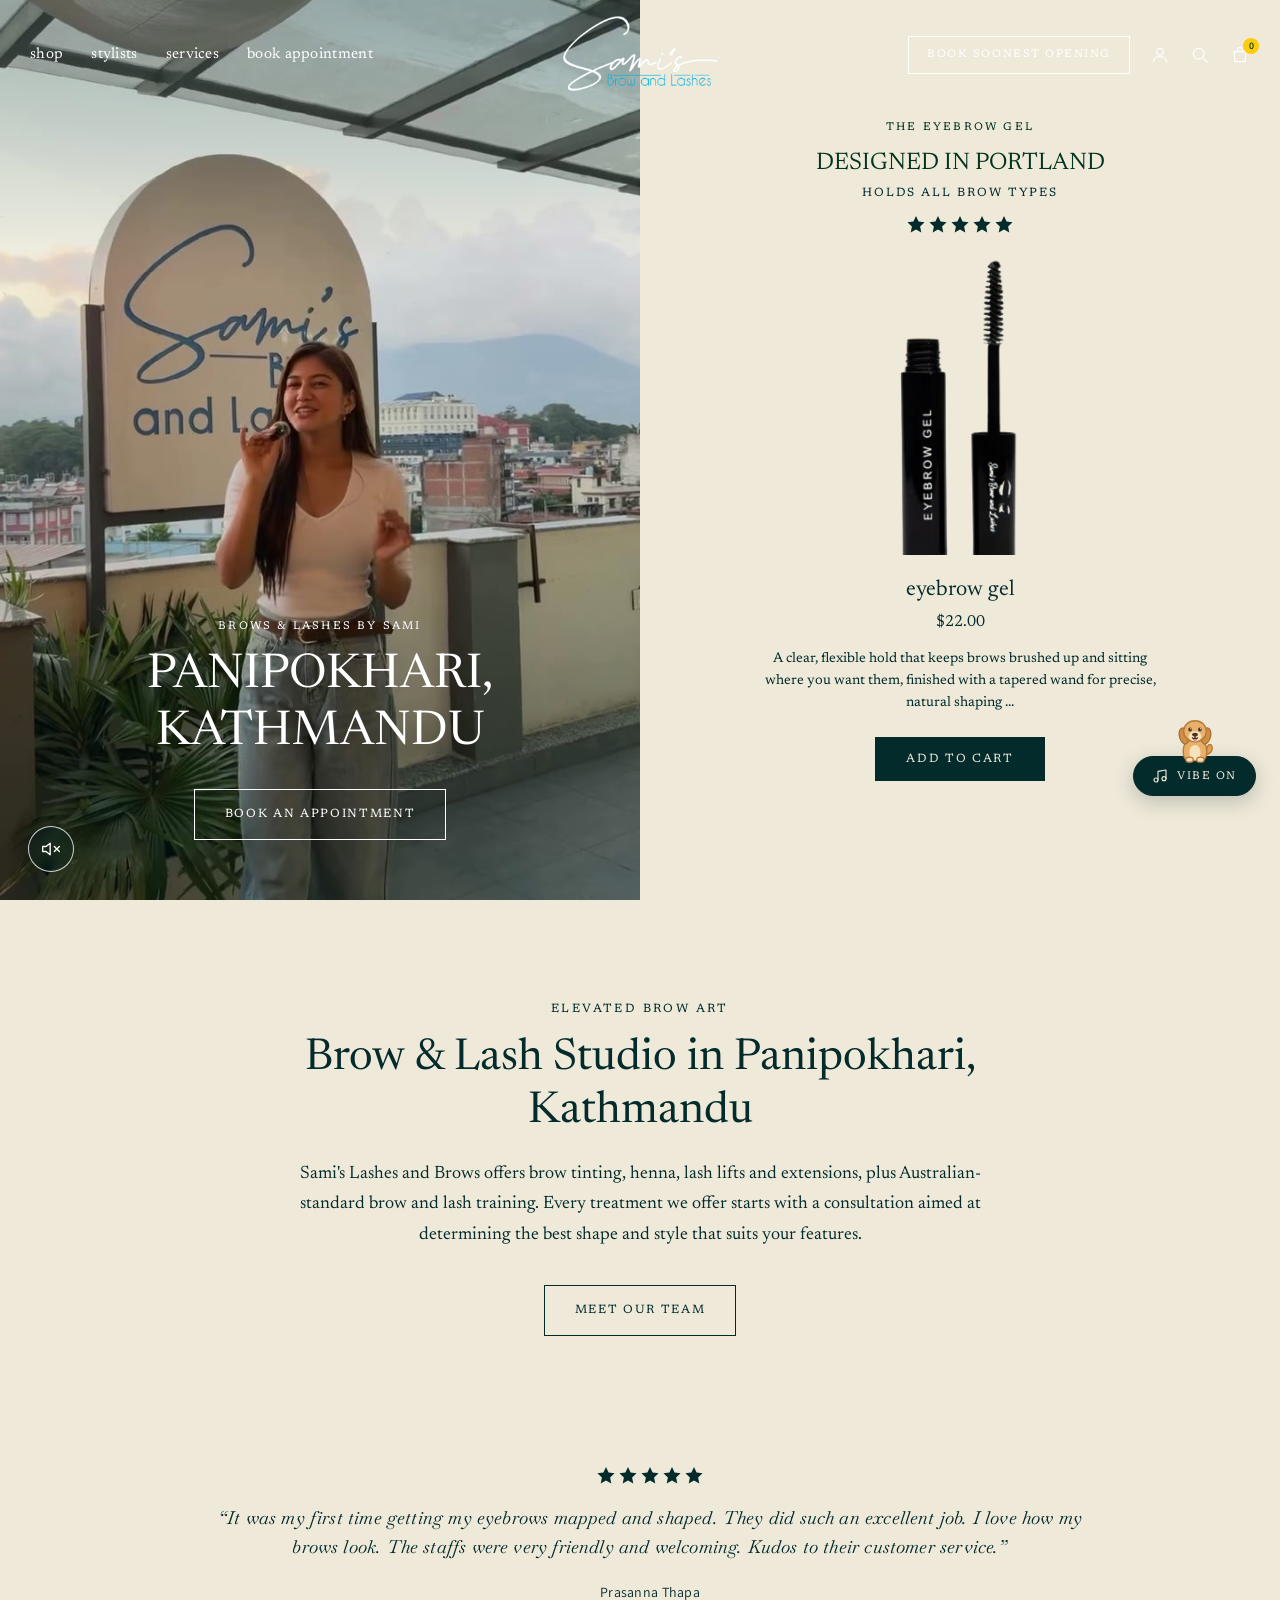
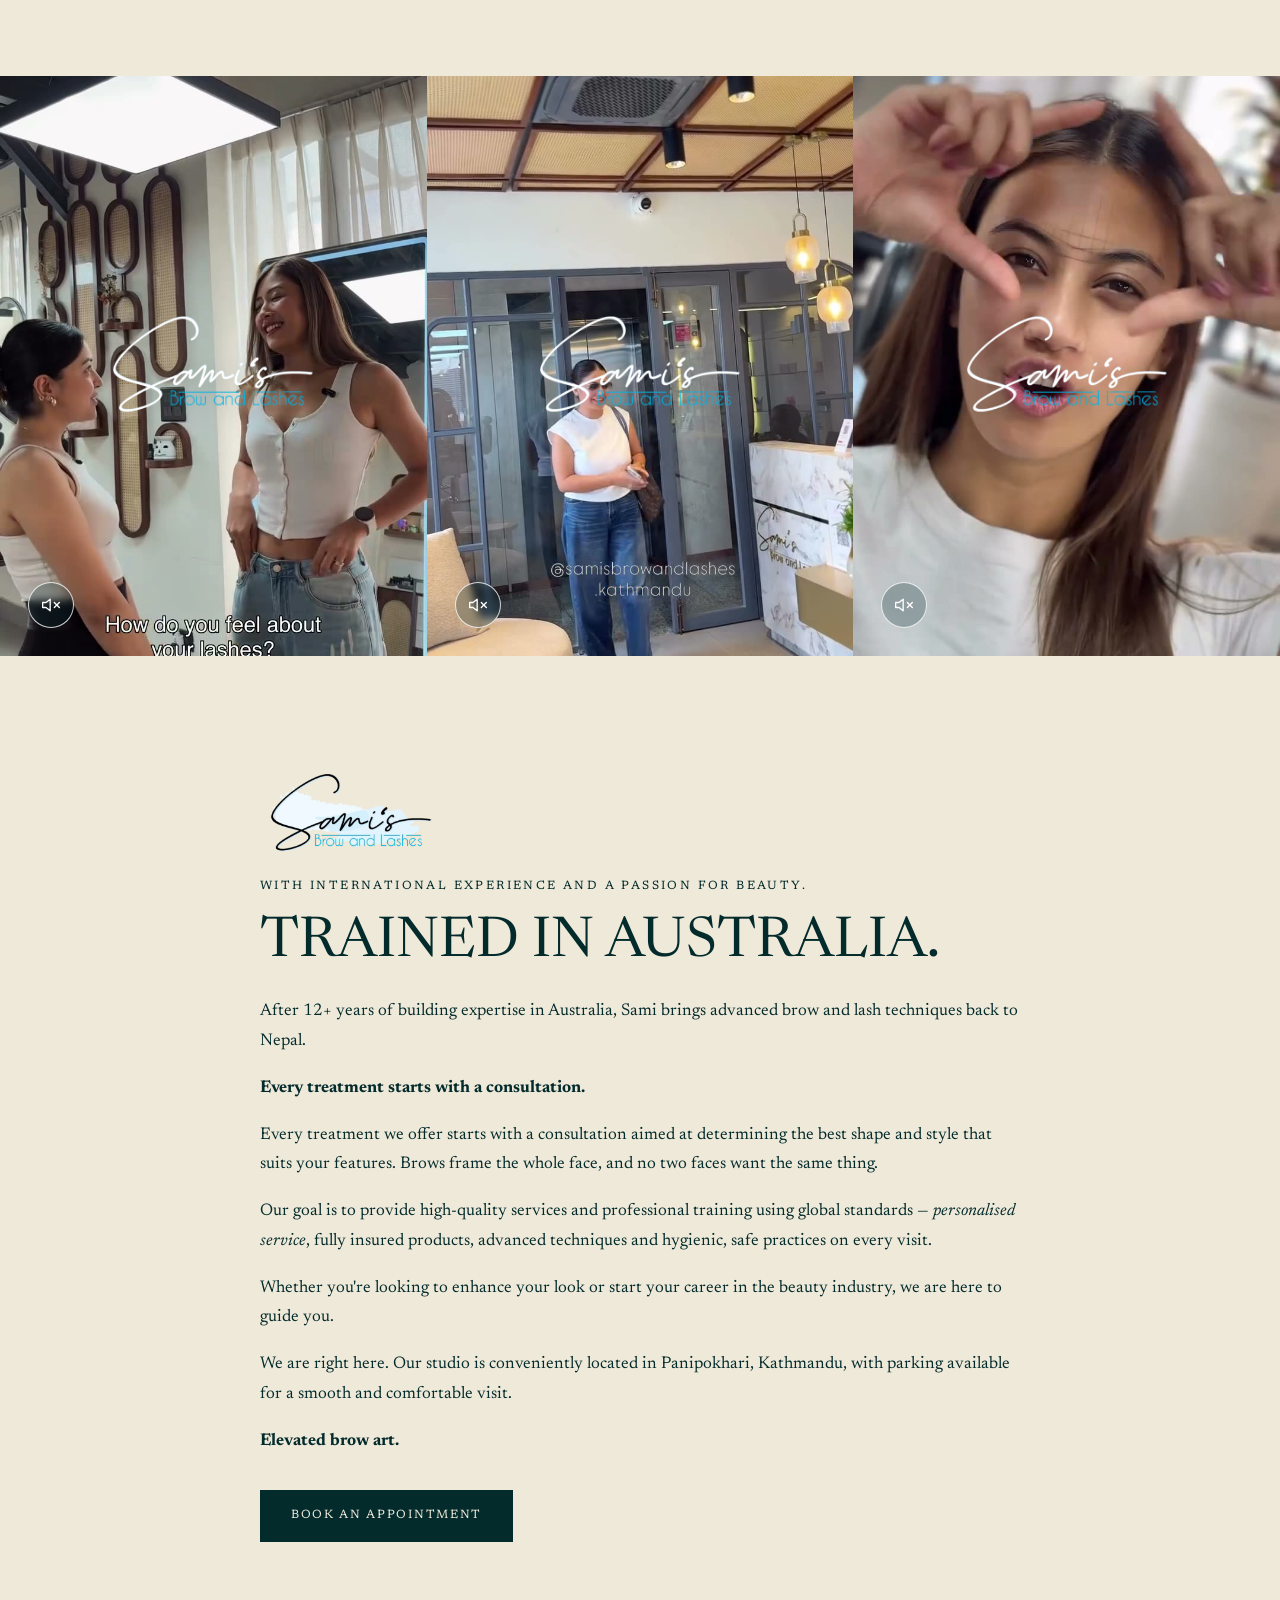
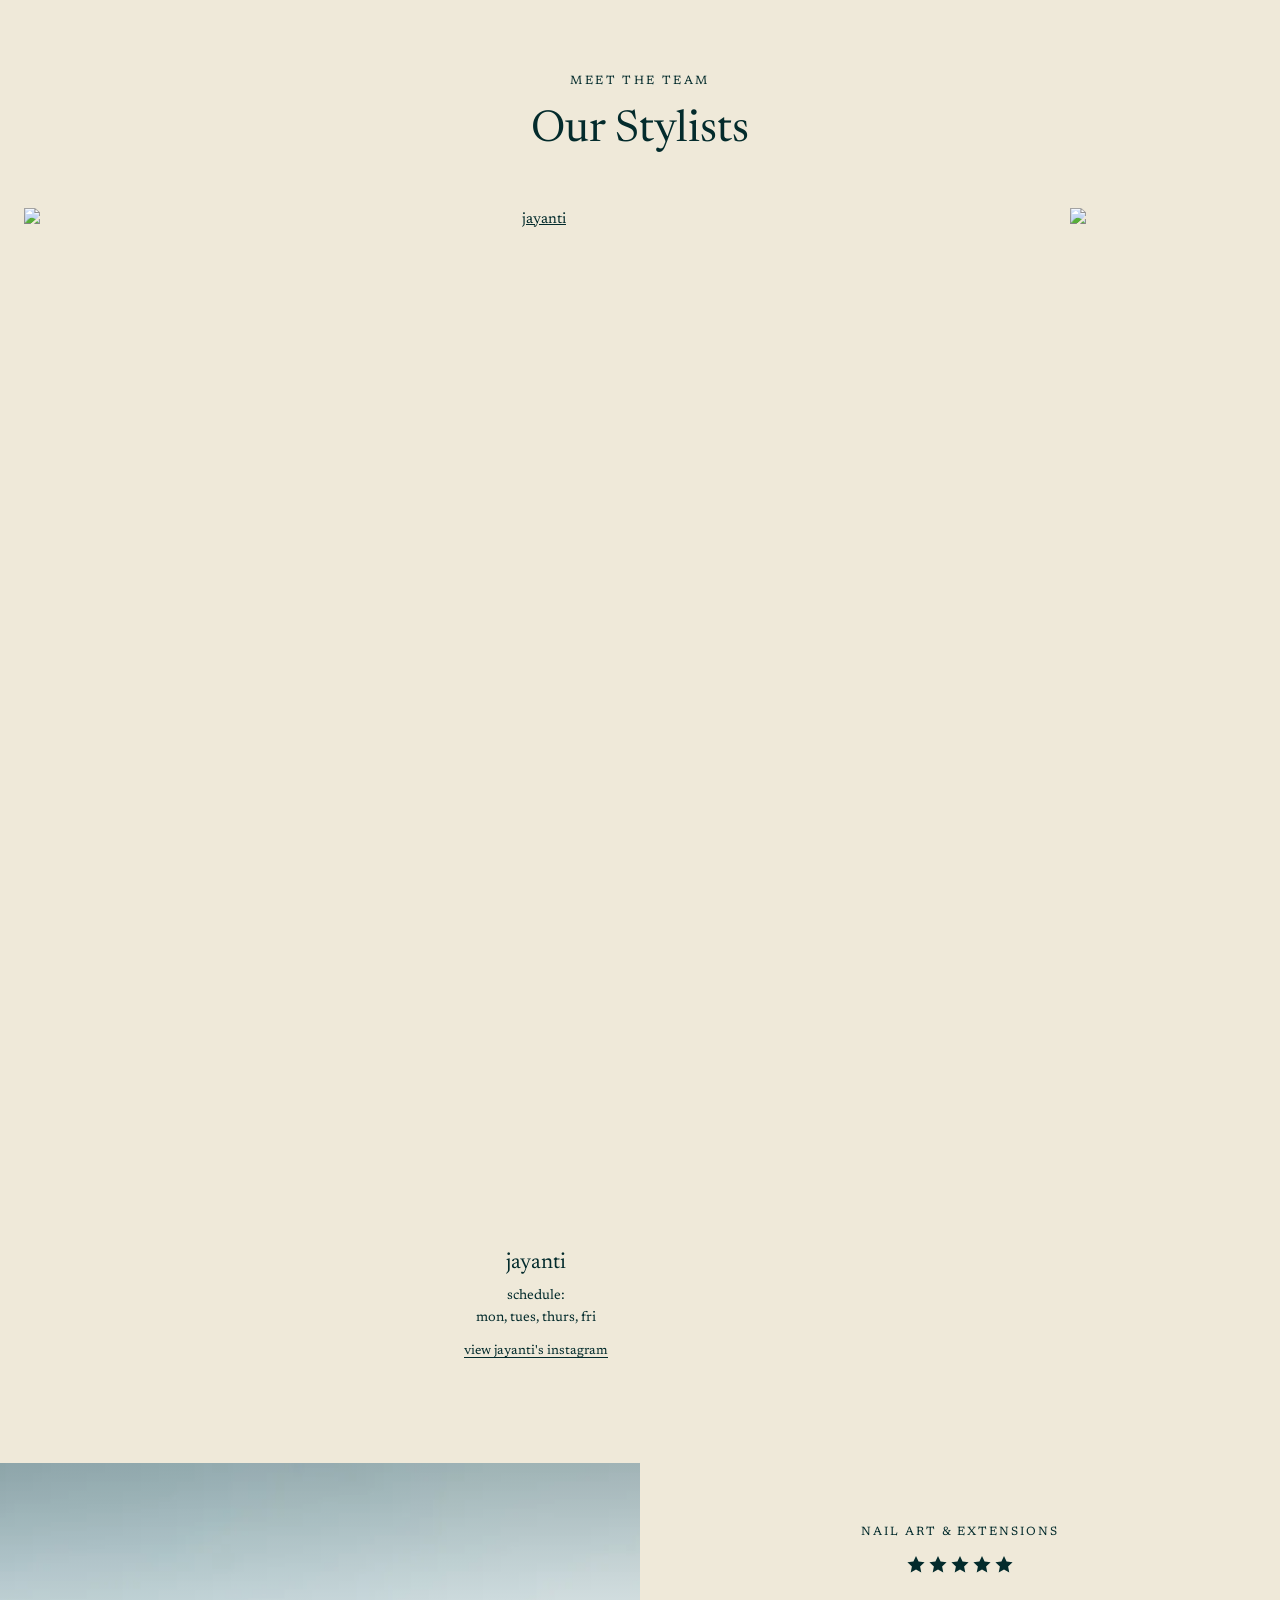
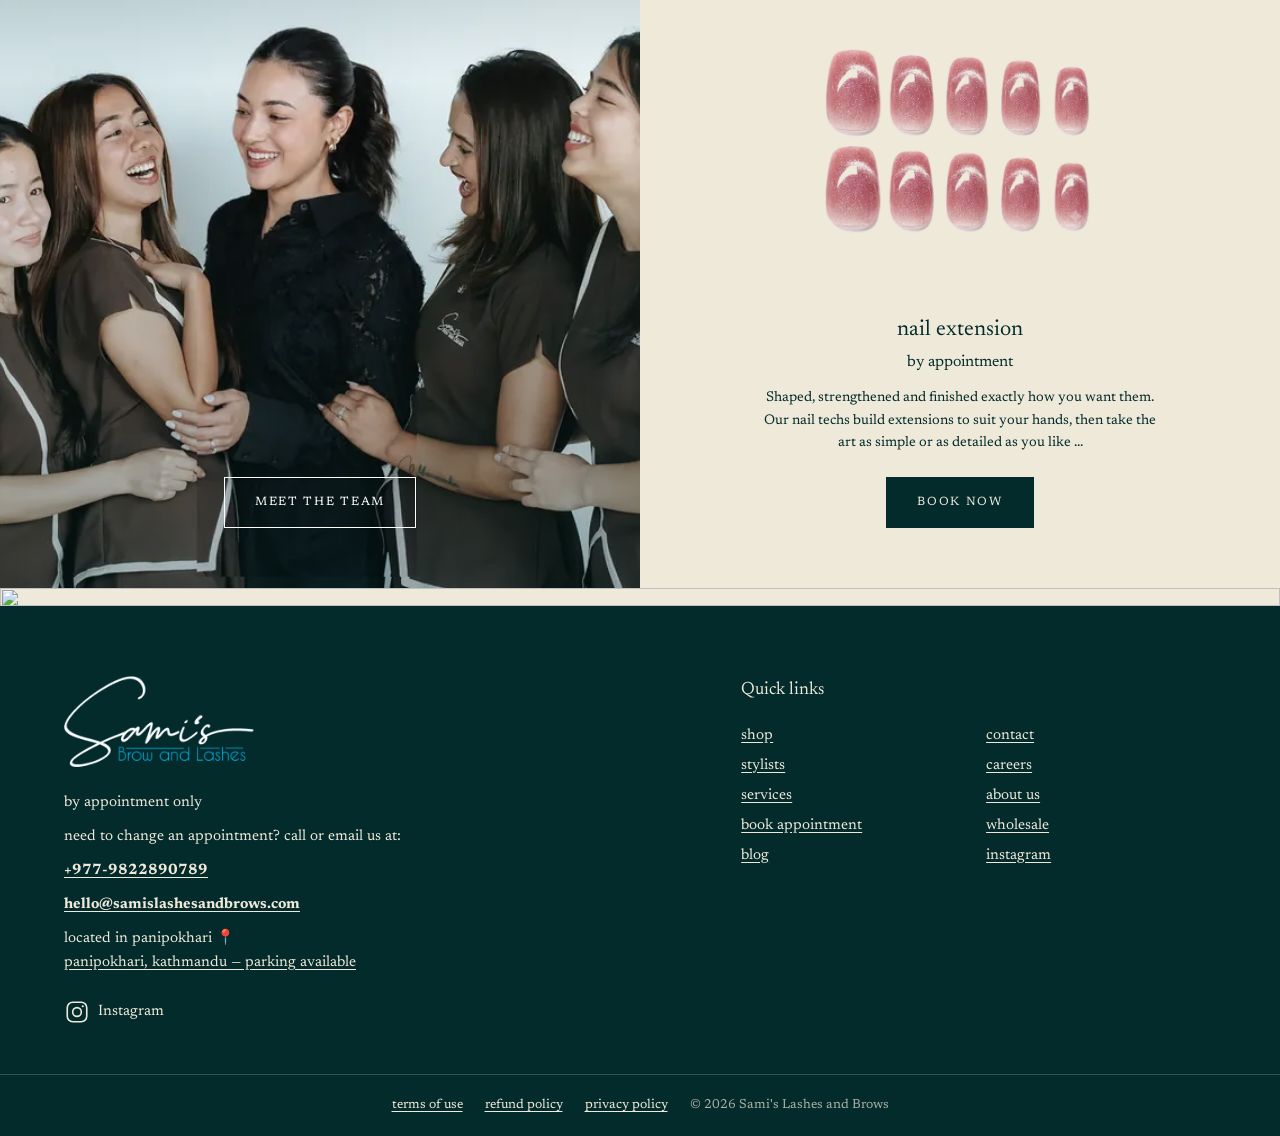
==== commit cf7754d9: "Optimize mobile view: lazy video + phone-sized files, WebP images, bigger tap targets, swipeable gal" ====
--- a/index.html
+++ b/index.html
@@ -2,7 +2,8 @@
 <html lang="en">
 <head>
 <meta charset="utf-8">
-<meta name="viewport" content="width=device-width, initial-scale=1">
+<meta name="viewport" content="width=device-width, initial-scale=1, viewport-fit=cover">
+<meta name="theme-color" content="#032b2c">
 <title>Sami's Lashes and Brows | Brow &amp; Lash Studio in Kathmandu</title>
 <meta name="description" content="Sami's Lashes and Brows offers brow tinting, henna, lash lifts and extensions plus Australian-standard brow and lash training in Panipokhari, Kathmandu.">
 <meta property="og:title" content="Sami's Lashes and Brows | Brow &amp; Lash Studio">
@@ -94,9 +95,8 @@
 <!-- ============ EDITORIAL 1: HERO + SKYLINE ============ -->
 <section class="editorial" id="shop">
   <div class="editorial__img">
-    <video class="js-video" id="heroVideo" autoplay muted loop playsinline preload="metadata" poster="assets/samis-hero-poster.jpg" aria-label="Sami outside the studio in Kathmandu">
-      <source src="assets/samis-hero-video.mp4" type="video/mp4">
-    </video>
+    <video class="js-video" id="heroVideo" muted loop playsinline preload="none" data-src="assets/samis-hero-video.mp4" data-src-m="assets/samis-hero-video-m.mp4" poster="assets/samis-hero-poster.jpg" aria-label="Sami outside the studio in Kathmandu">
+      </video>
     <button class="sound-btn js-sound" id="soundBtn" type="button" aria-pressed="false" aria-label="Unmute video">
       <svg class="sound-btn__muted" viewBox="0 0 24 24" width="20" height="20" fill="none" stroke="currentColor" stroke-width="1.6" stroke-linecap="round" stroke-linejoin="round"><path d="M11 5L6 9H2v6h4l5 4V5z"/><path d="M22 9l-6 6"/><path d="M16 9l6 6"/></svg>
       <svg class="sound-btn__on" viewBox="0 0 24 24" width="20" height="20" fill="none" stroke="currentColor" stroke-width="1.6" stroke-linecap="round" stroke-linejoin="round"><path d="M11 5L6 9H2v6h4l5 4V5z"/><path d="M15.5 8.5a5 5 0 010 7"/><path d="M18.5 5.5a9 9 0 010 13"/></svg>
@@ -113,7 +113,7 @@
       <h3 class="product__headline">DESIGNED IN PORTLAND</h3>
       <p class="product__sub">HOLDS ALL BROW TYPES</p>
       <div class="stars" aria-label="5 stars"></div>
-      <img class="product__img" src="assets/samis-eyebrow-gel.png" alt="Sami's Brow and Lashes eyebrow gel with shaping wand">
+      <img class="product__img" src="assets/samis-eyebrow-gel.webp" width="300" height="300" loading="lazy" decoding="async" alt="Sami's Brow and Lashes eyebrow gel with shaping wand">
       <h4 class="product__title">eyebrow gel</h4>
       <div class="product__price">$22.00</div>
       <p class="product__desc">A clear, flexible hold that keeps brows brushed up and sitting where you want them, finished with a tapered wand for precise, natural shaping ...</p>
@@ -143,34 +143,31 @@
 <section class="gallery" id="services">
   <div class="gallery__row">
     <div class="gallery__item">
-      <video class="js-video" autoplay muted loop playsinline preload="metadata" poster="assets/samis-gallery-1.jpg" aria-label="Inside Sami's studio">
-        <source src="assets/samis-gallery-1.mp4" type="video/mp4">
+      <video class="js-video" muted loop playsinline preload="none" data-src="assets/samis-gallery-1.mp4" data-src-m="assets/samis-gallery-1-m.mp4" poster="assets/samis-gallery-1.jpg" aria-label="Inside Sami's studio">
       </video>
       <button class="sound-btn js-sound" type="button" aria-pressed="false" aria-label="Unmute video">
         <svg class="sound-btn__muted" viewBox="0 0 24 24" width="20" height="20" fill="none" stroke="currentColor" stroke-width="1.6" stroke-linecap="round" stroke-linejoin="round"><path d="M11 5L6 9H2v6h4l5 4V5z"/><path d="M22 9l-6 6"/><path d="M16 9l6 6"/></svg>
         <svg class="sound-btn__on" viewBox="0 0 24 24" width="20" height="20" fill="none" stroke="currentColor" stroke-width="1.6" stroke-linecap="round" stroke-linejoin="round"><path d="M11 5L6 9H2v6h4l5 4V5z"/><path d="M15.5 8.5a5 5 0 010 7"/><path d="M18.5 5.5a9 9 0 010 13"/></svg>
       </button>
-      <img class="gallery__logo" src="assets/samis-lashes-brows-logo-nav.webp" alt="" aria-hidden="true">
+      <img class="gallery__logo" loading="lazy" src="assets/samis-lashes-brows-logo-nav.webp" alt="" aria-hidden="true">
     </div>
     <div class="gallery__item">
-      <video class="js-video" autoplay muted loop playsinline preload="metadata" poster="assets/samis-gallery-2.jpg" aria-label="Brow and lash work at Sami's">
-        <source src="assets/samis-gallery-2.mp4" type="video/mp4">
+      <video class="js-video" muted loop playsinline preload="none" data-src="assets/samis-gallery-2.mp4" data-src-m="assets/samis-gallery-2-m.mp4" poster="assets/samis-gallery-2.jpg" aria-label="Brow and lash work at Sami's">
       </video>
       <button class="sound-btn js-sound" type="button" aria-pressed="false" aria-label="Unmute video">
         <svg class="sound-btn__muted" viewBox="0 0 24 24" width="20" height="20" fill="none" stroke="currentColor" stroke-width="1.6" stroke-linecap="round" stroke-linejoin="round"><path d="M11 5L6 9H2v6h4l5 4V5z"/><path d="M22 9l-6 6"/><path d="M16 9l6 6"/></svg>
         <svg class="sound-btn__on" viewBox="0 0 24 24" width="20" height="20" fill="none" stroke="currentColor" stroke-width="1.6" stroke-linecap="round" stroke-linejoin="round"><path d="M11 5L6 9H2v6h4l5 4V5z"/><path d="M15.5 8.5a5 5 0 010 7"/><path d="M18.5 5.5a9 9 0 010 13"/></svg>
       </button>
-      <img class="gallery__logo" src="assets/samis-lashes-brows-logo-nav.webp" alt="" aria-hidden="true">
+      <img class="gallery__logo" loading="lazy" src="assets/samis-lashes-brows-logo-nav.webp" alt="" aria-hidden="true">
     </div>
     <div class="gallery__item">
-      <video class="js-video" autoplay muted loop playsinline preload="metadata" poster="assets/samis-gallery-3.jpg" aria-label="Sami's Brow and Lashes in Kathmandu">
-        <source src="assets/samis-gallery-3.mp4" type="video/mp4">
+      <video class="js-video" muted loop playsinline preload="none" data-src="assets/samis-gallery-3.mp4" data-src-m="assets/samis-gallery-3-m.mp4" poster="assets/samis-gallery-3.jpg" aria-label="Sami's Brow and Lashes in Kathmandu">
       </video>
       <button class="sound-btn js-sound" type="button" aria-pressed="false" aria-label="Unmute video">
         <svg class="sound-btn__muted" viewBox="0 0 24 24" width="20" height="20" fill="none" stroke="currentColor" stroke-width="1.6" stroke-linecap="round" stroke-linejoin="round"><path d="M11 5L6 9H2v6h4l5 4V5z"/><path d="M22 9l-6 6"/><path d="M16 9l6 6"/></svg>
         <svg class="sound-btn__on" viewBox="0 0 24 24" width="20" height="20" fill="none" stroke="currentColor" stroke-width="1.6" stroke-linecap="round" stroke-linejoin="round"><path d="M11 5L6 9H2v6h4l5 4V5z"/><path d="M15.5 8.5a5 5 0 010 7"/><path d="M18.5 5.5a9 9 0 010 13"/></svg>
       </button>
-      <img class="gallery__logo" src="assets/samis-lashes-brows-logo-nav.webp" alt="" aria-hidden="true">
+      <img class="gallery__logo" loading="lazy" src="assets/samis-lashes-brows-logo-nav.webp" alt="" aria-hidden="true">
     </div>
   </div>
 </section>
@@ -178,7 +175,7 @@
 <!-- ============ NOT QUITE RIGHT ============ -->
 <section class="feedback" id="book">
   <div class="feedback__inner">
-    <img class="feedback__icon" src="assets/samis-lashes-brows-logo-white.webp" alt="">
+    <img class="feedback__icon" loading="lazy" src="assets/samis-lashes-brows-logo-white.webp" alt="">
     <div class="subheader">With international experience and a passion for beauty.</div>
     <h2 class="feature-header feature-header--large">TRAINED IN AUSTRALIA.</h2>
     <div class="rte">
@@ -202,37 +199,37 @@
   </div>
   <div class="stylists__grid">
     <article class="stylist">
-      <a href="#book" aria-label="jayanti"><img src="https://yello.salon/cdn/shop/files/kaylee_7b81c816-81a2-48a4-8c0e-1765aba63f1c_1024x1024.gif" alt="jayanti"></a>
+      <a href="#book" aria-label="jayanti"><img src="https://yello.salon/cdn/shop/files/kaylee_7b81c816-81a2-48a4-8c0e-1765aba63f1c_1024x1024.gif" loading="lazy" decoding="async" width="1024" height="1024" alt="jayanti"></a>
       <h3>jayanti</h3>
       <p>schedule:<br>mon, tues, thurs, fri</p>
       <a href="https://www.instagram.com/samisbrowandlashes.kathmandu/" target="_blank" rel="noopener">view jayanti's instagram</a>
     </article>
     <article class="stylist">
-      <a href="#book" aria-label="kebisha"><img src="https://yello.salon/cdn/shop/files/devon_86845612-800c-4fed-a059-08a786e39bd6_1024x1024.gif" alt="kebisha"></a>
+      <a href="#book" aria-label="kebisha"><img src="https://yello.salon/cdn/shop/files/devon_86845612-800c-4fed-a059-08a786e39bd6_1024x1024.gif" loading="lazy" decoding="async" width="1024" height="1024" alt="kebisha"></a>
       <h3>kebisha</h3>
       <p>schedule:<br>wed-sat</p>
       <a href="https://www.instagram.com/samisbrowandlashes.kathmandu/" target="_blank" rel="noopener">view kebisha's instagram</a>
     </article>
     <article class="stylist">
-      <a href="#book" aria-label="rojina"><img src="https://yello.salon/cdn/shop/files/natalie_70365ebc-5584-4c6e-b8f2-4013141ed1f9_1024x1024.gif" alt="rojina"></a>
+      <a href="#book" aria-label="rojina"><img src="https://yello.salon/cdn/shop/files/natalie_70365ebc-5584-4c6e-b8f2-4013141ed1f9_1024x1024.gif" loading="lazy" decoding="async" width="1024" height="1024" alt="rojina"></a>
       <h3>rojina</h3>
       <p>schedule:<br>mon-thurs</p>
       <a href="https://www.instagram.com/samisbrowandlashes.kathmandu/" target="_blank" rel="noopener">view rojina's instagram</a>
     </article>
     <article class="stylist">
-      <a href="#book" aria-label="nilisha"><img src="https://yello.salon/cdn/shop/files/vanessa_9da2cb59-c45c-40aa-93a1-08eabe72f2c5_1024x1024.gif" alt="nilisha"></a>
+      <a href="#book" aria-label="nilisha"><img src="https://yello.salon/cdn/shop/files/vanessa_9da2cb59-c45c-40aa-93a1-08eabe72f2c5_1024x1024.gif" loading="lazy" decoding="async" width="1024" height="1024" alt="nilisha"></a>
       <h3>nilisha</h3>
       <p>schedule:<br>mon, tues, thurs, fri</p>
       <a href="https://www.instagram.com/samisbrowandlashes.kathmandu/" target="_blank" rel="noopener">view nilisha's instagram</a>
     </article>
     <article class="stylist">
-      <a href="#book" aria-label="rupa"><img src="https://yello.salon/cdn/shop/files/Christa_1024x1024.gif" alt="rupa"></a>
+      <a href="#book" aria-label="rupa"><img src="https://yello.salon/cdn/shop/files/Christa_1024x1024.gif" loading="lazy" decoding="async" width="1024" height="1024" alt="rupa"></a>
       <h3>rupa</h3>
       <p>schedule:<br>tues-fri</p>
       <a href="https://www.instagram.com/samisbrowandlashes.kathmandu/" target="_blank" rel="noopener">view rupa's instagram</a>
     </article>
     <article class="stylist">
-      <a href="#book" aria-label="sami"><img src="https://yello.salon/cdn/shop/files/maya-new_1024x1024.gif" alt="sami"></a>
+      <a href="#book" aria-label="sami"><img src="https://yello.salon/cdn/shop/files/maya-new_1024x1024.gif" loading="lazy" decoding="async" width="1024" height="1024" alt="sami"></a>
       <h3>sami</h3>
       <p>schedule:<br>mon, tues, thurs, fri</p>
       <a href="https://www.instagram.com/samisbrowandlashes.kathmandu/" target="_blank" rel="noopener">view sami's instagram</a>
@@ -243,7 +240,7 @@
 <!-- ============ EDITORIAL 2: FOREST PARK HAT ============ -->
 <section class="editorial editorial--dark">
   <div class="editorial__img">
-    <img src="assets/samis-team-photo.png" alt="The Sami's Brow and Lashes team in the studio">
+    <img src="assets/samis-team-photo-800.webp" srcset="assets/samis-team-photo-800.webp 800w, assets/samis-team-photo.webp 1440w" sizes="(max-width:767px) 100vw, 50vw" loading="lazy" decoding="async" alt="The Sami's Brow and Lashes team in the studio">
     <div class="editorial__img-content">
       <a href="#stylists" class="btn btn--light">MEET THE TEAM</a>
     </div>
@@ -252,7 +249,7 @@
     <div class="product">
       <p class="product__sub">NAIL ART &amp; EXTENSIONS</p>
       <div class="stars" aria-label="5 stars"></div>
-      <img class="product__img" src="assets/samis-nail-art.png" alt="A set of pink glitter gradient press-on nails">
+      <img class="product__img" src="assets/samis-nail-art.webp" width="300" height="300" loading="lazy" decoding="async" alt="A set of pink glitter gradient press-on nails">
       <h4 class="product__title">nail extension</h4>
       <div class="product__price">by appointment</div>
       <p class="product__desc">Shaped, strengthened and finished exactly how you want them. Our nail techs build extensions to suit your hands, then take the art as simple or as detailed as you like ...</p>
@@ -262,7 +259,7 @@
 </section>
 
 <!-- ============ STRIPE ============ -->
-<div class="stripe"><img src="https://yello.salon/cdn/shop/files/tall-border-detail-yello-salon-portland-umbrella-stripe.png?width=2000" alt=""></div>
+<div class="stripe"><img loading="lazy" src="https://yello.salon/cdn/shop/files/tall-border-detail-yello-salon-portland-umbrella-stripe.png?width=2000" loading="lazy" decoding="async" width="1024" height="1024" alt=""></div>
 
 </main>
 
@@ -270,7 +267,7 @@
 <footer class="footer">
   <div class="footer__inner">
     <div class="footer__col footer__info">
-      <img src="assets/samis-lashes-brows-logo-nav.webp" alt="Sami's Lashes and Brows" width="190">
+      <img src="assets/samis-lashes-brows-logo-nav.webp" alt="Sami's Lashes and Brows" width="190" loading="lazy">
       <p>by appointment only</p>
       <p>need to change an appointment? call or email us at:</p>
       <p><a href="tel:+9779822890789"><strong>+977-9822890789</strong></a></p>
--- a/style.css
+++ b/style.css
@@ -8,10 +8,10 @@
   --italic:'Baskervville',serif;
 }
 *{box-sizing:border-box}
-html{scroll-behavior:smooth}
-body{margin:0;background:var(--cream);color:var(--teal);font-family:var(--serif);font-size:15px;line-height:1.6;-webkit-font-smoothing:antialiased}
+html{scroll-behavior:smooth;scroll-padding-top:72px;-webkit-text-size-adjust:100%;text-size-adjust:100%}
+body{margin:0;overflow-x:clip;background:var(--cream);color:var(--teal);font-family:var(--serif);font-size:15px;line-height:1.6;-webkit-font-smoothing:antialiased}
 img,video{max-width:100%;display:block}
-a{color:inherit}
+a{color:inherit;-webkit-tap-highlight-color:transparent}
 h1,h2,h3,h4,h5{font-weight:400;margin:0}
 p{margin:0 0 1em}
 
@@ -143,7 +143,6 @@
 @media (prefers-reduced-motion:reduce){
   .vibe-char__head,.vibe-char__note{animation:none}
 }
-@media (max-width:767px){.vibe-btn{right:16px;bottom:92px;padding:9px 14px;font-size:10px}}
 .sound-btn .sound-btn__on{display:none}
 .sound-btn[aria-pressed="true"] .sound-btn__on{display:block}
 .sound-btn[aria-pressed="true"] .sound-btn__muted{display:none}
@@ -231,21 +230,72 @@
 @media (max-width:1100px){
   .nav,.soonest{display:none}
   .menu-btn{display:flex}
-  .tools{gap:16px}
+  .tools{gap:0}
+  .menu-btn{min-height:44px;min-width:44px;padding:0 6px 0 0}
+  .icon-link{min-width:44px;min-height:44px;align-items:center;justify-content:center}
   .stylists__grid{grid-template-columns:repeat(4,1fr)}
 }
 @media (max-width:767px){
-  .site-header__inner{padding:12px 18px}
-  .logo{width:120px}
+  html{scroll-padding-top:60px}
+  .site-header__inner{padding:8px max(14px,env(safe-area-inset-right)) 8px max(14px,env(safe-area-inset-left));gap:8px;min-height:56px}
+  /* scrim so the header stays readable over the hero video */
+  .site-header:not(.scrolled)::before{content:"";position:absolute;inset:0 0 -24px;background:linear-gradient(180deg,rgba(3,43,44,.55),rgba(3,43,44,0));pointer-events:none;z-index:-1}
+  .logo{width:112px}
+  .tools{margin-right:-8px}
+  .cart-count{top:5px;right:3px}
   .editorial{grid-template-columns:1fr}
-  .editorial__img{min-height:520px}
+  .editorial__img{min-height:min(78vh,640px);min-height:min(78svh,640px)}
   .editorial:first-of-type{min-height:0}
-  .editorial__headline{font-size:36px}
+  .editorial__headline{font-size:clamp(28px,8.6vw,36px);margin-bottom:22px}
   .editorial__product,.editorial__img-content{padding:44px 24px}
-  .gallery__row{grid-template-columns:1fr}
-  .gallery__item{height:520px}
-  .stylists__grid{grid-template-columns:repeat(2,1fr);gap:28px 16px}
-  .footer__inner{grid-template-columns:1fr;gap:40px}
-  .intro,.feedback{padding:70px 22px}
+  .editorial__img-content{padding-bottom:max(44px,calc(24px + env(safe-area-inset-bottom)))}
+  .sound-btn{left:16px;bottom:16px;width:44px;height:44px}
+  .btn{padding:16px 28px;min-height:48px}
+  .product__desc{font-size:15px}
+  .intro,.feedback{padding:64px 22px}
+  .intro p{font-size:17px}
+  .rte{font-size:16.5px}
+  .feedback__icon{width:150px}
+  .testimonials{padding:10px 0 50px}
+  .slide{padding:0 22px}
+
+  /* gallery: swipeable, snap-to-card strip instead of three stacked full-height videos */
+  .gallery__row{display:flex;overflow-x:auto;scroll-snap-type:x mandatory;-webkit-overflow-scrolling:touch;overscroll-behavior-x:contain;gap:10px;padding:0 14px;scrollbar-width:none}
+  .gallery__row::-webkit-scrollbar{display:none}
+  .gallery__item{flex:0 0 78%;height:min(62vh,500px);height:min(62svh,500px);scroll-snap-align:center;border-radius:2px}
+  .gallery__logo{width:150px}
+
+  .stylists{padding:10px 18px 70px}
+  .stylists__head{margin-bottom:34px}
+  .stylists__grid{grid-template-columns:repeat(2,1fr);gap:30px 14px}
+  .stylist h3{font-size:20px}
+  .stylist a[target]{display:inline-block;padding:13px 0;line-height:1.3}
+  .stylist a:not([target]){margin-bottom:10px}
+
+  .footer__inner{grid-template-columns:1fr;gap:36px;padding:56px 22px 30px}
+  .footer__info a{display:inline-block;padding:4px 0}
+  .footer__ig{padding:10px 0}
+  .footer li{padding:0}
+  .footer li a{display:inline-block;padding:9px 0}
+  .footer__legal{gap:4px 18px;padding:18px 22px max(24px,env(safe-area-inset-bottom))}
+  .footer__legal a{display:inline-block;padding:8px 0}
+
+  /* drawer */
+  .drawer{width:min(380px,90vw);padding:68px 28px max(32px,env(safe-area-inset-bottom));height:100vh;height:100dvh}
+  .drawer a:not(.btn){display:block;padding:10px 0}
+  .drawer__sub a{padding:9px 0!important}
+  .drawer__close{top:6px;right:10px;width:48px;height:48px;display:flex;align-items:center;justify-content:center}
+  .drawer__resched a{display:block;padding:8px 0}
+
+  /* vibe pill: compact round button on phones, clear of the chat widget */
+  .vibe-btn{right:max(14px,env(safe-area-inset-right));bottom:calc(92px + env(safe-area-inset-bottom));padding:0;width:44px;height:44px;justify-content:center}
+  .vibe-btn__label{position:absolute;width:1px;height:1px;overflow:hidden;clip:rect(0 0 0 0);white-space:nowrap}
+}
+@media (max-width:480px){
+  /* the account / search icons are placeholders today; keep the bar uncluttered */
+  .icon-link:not(.cart-link){display:none}
+}
+@media (hover:none){
+  .gallery__item:hover>img:first-child,.gallery__item:hover video,.stylist a:hover img{transform:none}
 }
 @media (prefers-reduced-motion:reduce){.track{animation:none}html{scroll-behavior:auto}}
